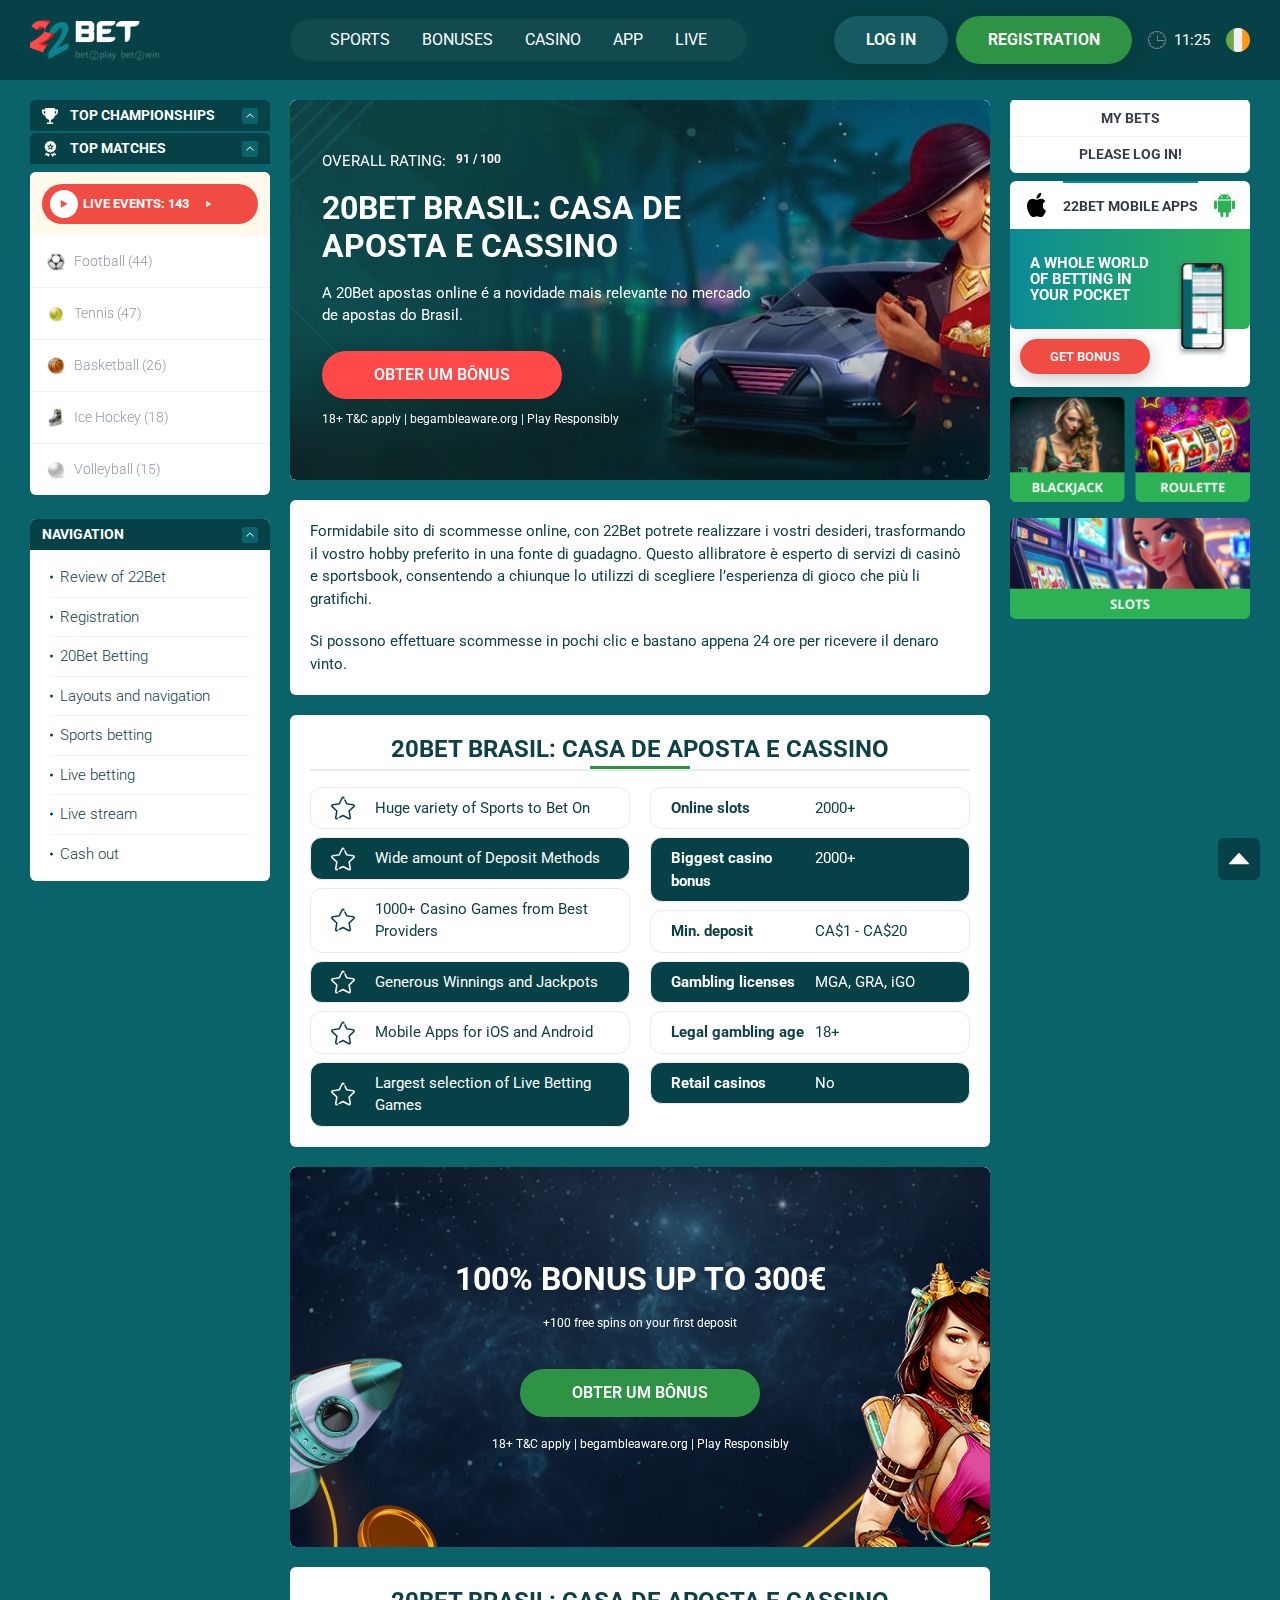
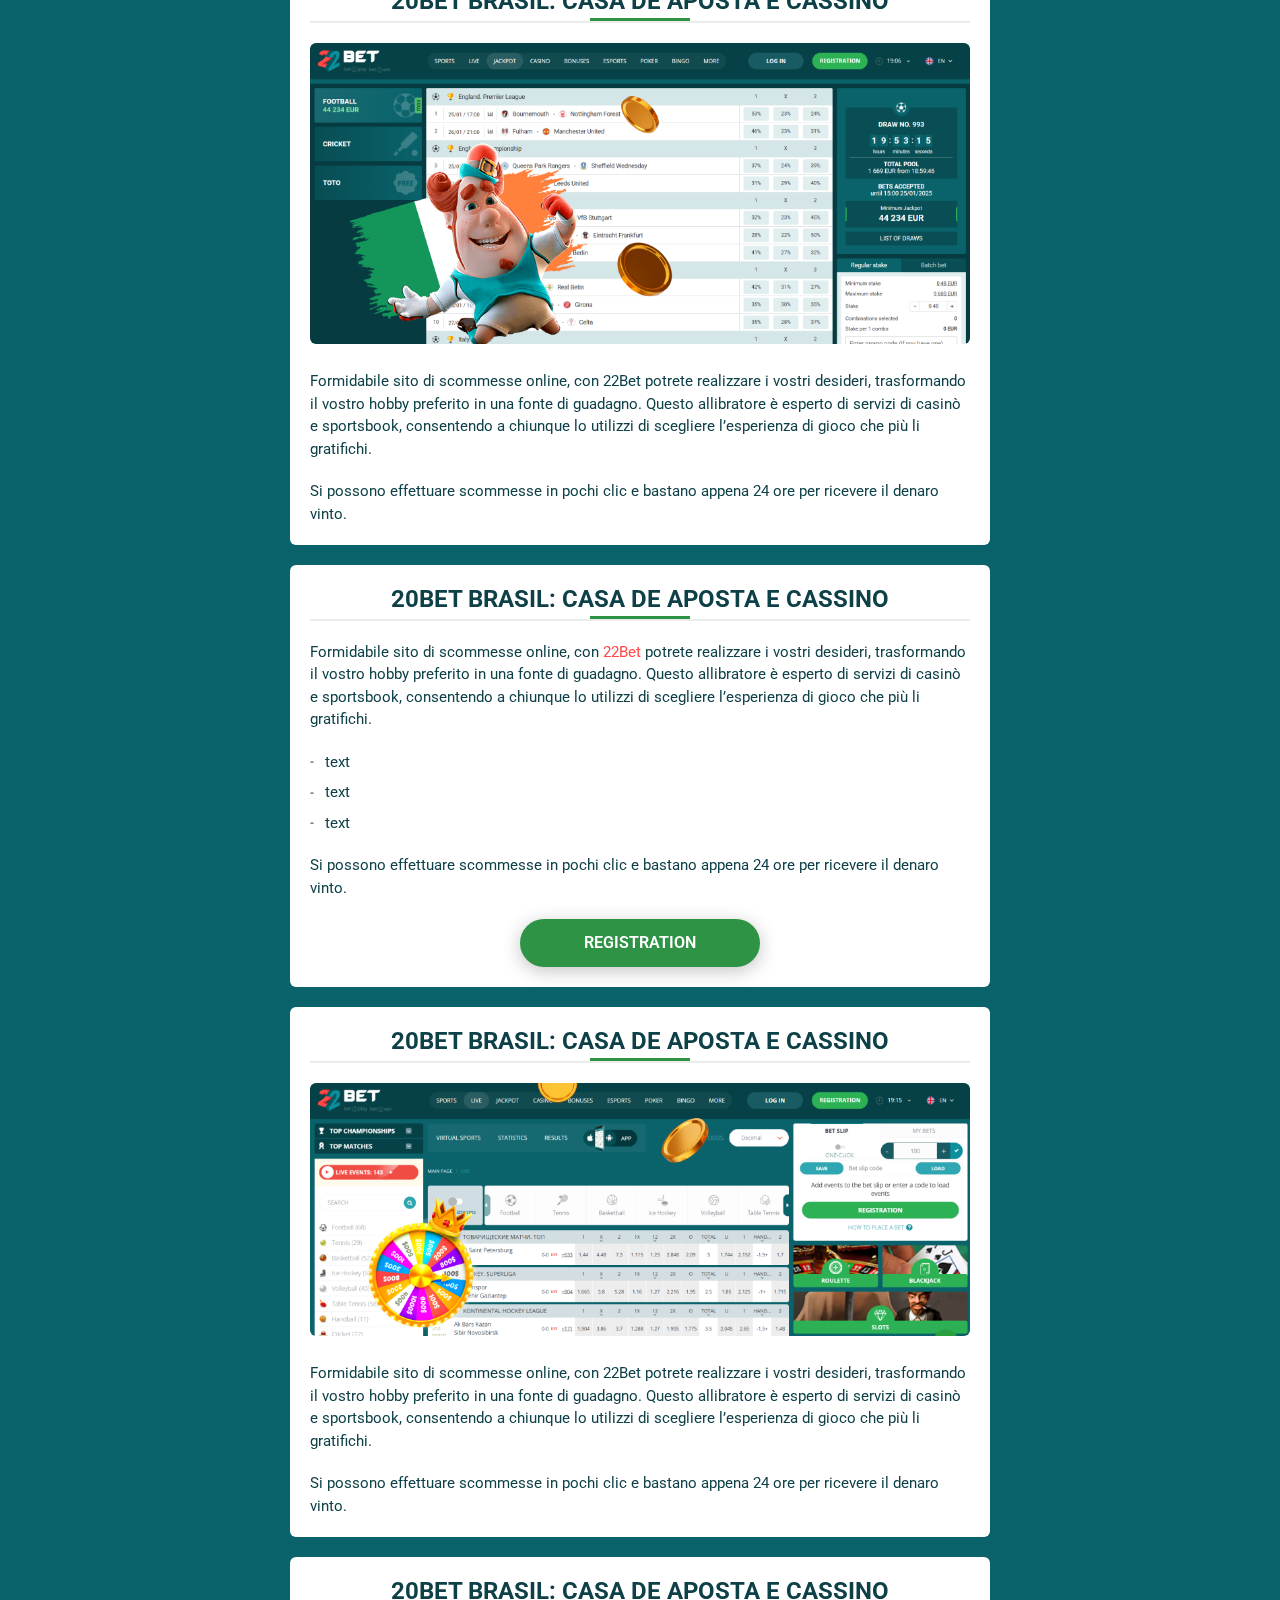
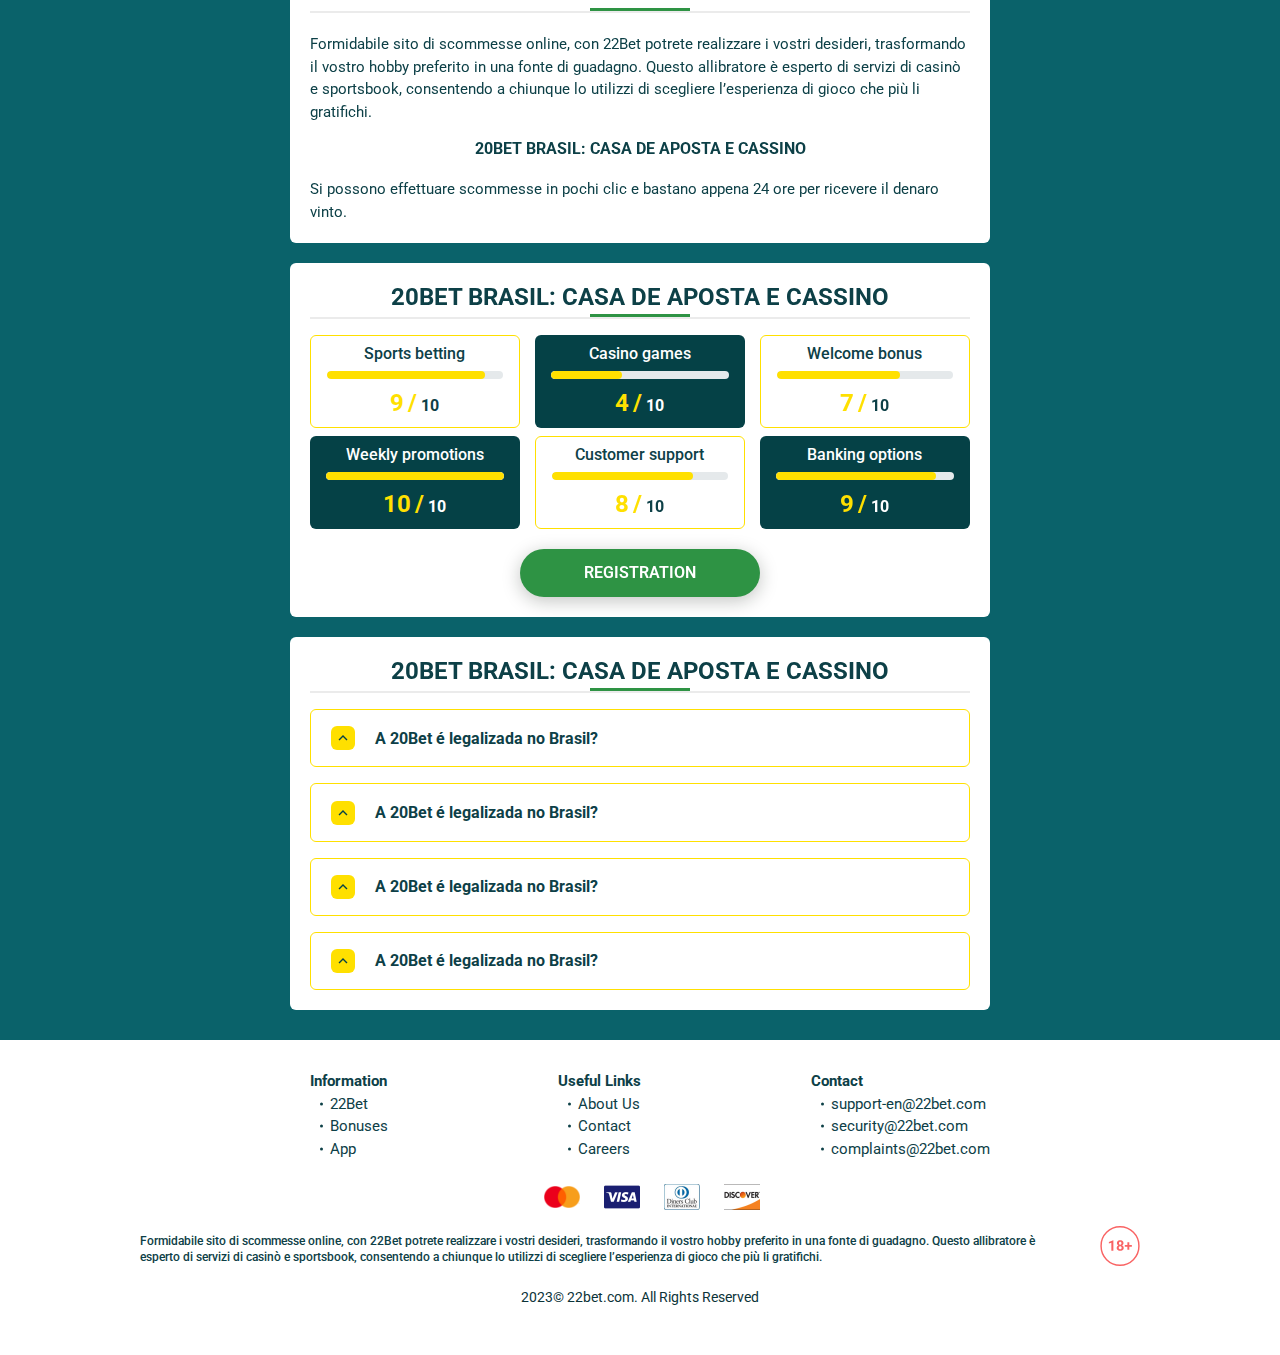
==== index.html @ 797ffb10 "новый" ====
<!DOCTYPE html>
<html lang="ie">
  <head>
    <meta charset="UTF-8" />
   
    <meta name="viewport" content="width=device-width, initial-scale=1.0" />
    <title>20Bet Brasil: casa de aposta e cassino</title>
    <meta name="description" content />
    <meta property="og:site_name" content />
    <meta property="og:title" content />
    <meta property="og:type" content="website" />
    <meta property="og:url" content />
    <meta property="og:image" content />
    <meta property="og:image:alt" content />
    <meta property="og:locale" content="ie" />
    <meta property="og:description" content />
    <link rel="preconnect" href="https://fonts.googleapis.com" />
    <link rel="preconnect" href="https://fonts.gstatic.com" crossorigin />
    <link
      href="https://fonts.googleapis.com/css2?family=Poppins&family=Roboto:wght@400;500;700&display=swap"
      rel="stylesheet"
    />
    <link rel="stylesheet" href="./css/reset.css" />
    <link rel="stylesheet" href="./css/main.css" />
    <link rel="stylesheet" href="./css/media.css"/>
    <link rel="icon" href="./images/Group.png" type="image/x-icon"/>
    <script
    src="https://code.jquery.com/jquery-3.6.1.min.js"
    integrity="sha256-o88AwQnZB+VDvE9tvIXrMQaPlFFSUTR+nldQm1LuPXQ="
    crossorigin="anonymous"
  ></script>
  </head>
  <body>
    <header class="header">
      <section class="content header__content">
        <a href="#" class="logo header__logo"
          ><img src="./images/logo.svg" alt="logo" title
        /></a>
        <button class="header__btn-menu" >
          <svg width="16px" height="16px" viewBox="0 0 16 16" xmlns="http://www.w3.org/2000/svg">
              <rect y="0" width="16" height="3" rx="1.5"></rect>
              <rect y="6.5" width="16" height="3" rx="1.5"></rect>
              <rect y="13" width="16" height="3" rx="1.5"></rect>
            </svg>
        </button>

          <nav class="menu header__menu">
            <ul class="header__menu-list">
                <li>
                    <a href="#">
                        Sports
                    </a>
                  </li>
              <li>
                <a href="#">
                 Bonuses
                </a>
              </li>
              <li>
                <a href="#">
                Casino
                </a>
              </li>
              <li>
                <a href="#">
                 App
                </a>
              </li>
              <li>
                <a href="#">
                    Live
                </a>
              </li>
             
            </ul>
            <div class="header__button header__button-menu " >
              <a href="#" class="button  button__login-menu">log in</a>
              <a href="#" class="button button__menu">registration</a>
            </div>
          </nav>
        
         
         
            <a href="#" class="button button__login">log in</a>
            <a href="#" class="button button__singup">registration</a>
            <div class="header__time">11:25</div>
            <a href="" class="header__flag">
                <span><img src="./images/flag.png" alt="flag" title /></span>
                
              </a>
      </section>
    </header>
     <main class="main home">
      <section class="main__wrap">
        <aside class="sidebar sidebar-left ">
            <div class="sidebar-left__champion">
                <div class="top-champion__links-desk menu__review-desk">TOP Championships</div>
            </div>
            <div class="sidebar-left__matches">
                <div class="top-matches__links-desk menu__review-desk">Top matches</div>
            </div>
                <div class="sidebar-left__quik">
                  <div class="menu__links-desk"><a href="#">
                    <img src="./images/sidebar/liveEvents-sidebar.svg" alt="" title="">Live events: 143</a>
                  </div>
                  <ul class="menu__links">
                    <li>
                      <a href="#"
                        ><img
                          src="./images/sidebar/football.svg"
                          alt="Football"
                          title
                        />Football (44)</a
                      >
                    </li>
                    <li>
                      <a href="#"
                        ><img
                          src="./images/sidebar/tennis.svg"
                          alt="Tennis"
                          title
                        />Tennis (47)</a
                      >
                    </li>
                    <li>
                      <a href="#"
                        ><img
                          src="./images/sidebar/basketball.svg"
                          alt="Basketball"
                          title
                        />Basketball (26)</a
                      >
                    </li>
                    <li>
                      <a href="#"
                        ><img
                          src="./images/sidebar/hockey.svg"
                          alt="Ice Hockey"
                          title
                        />Ice Hockey (18)</a
                      >
                    </li>
                    
                    <li>
                      <a href="#"
                        ><img
                          src="./images/sidebar/volleyball.svg"
                          alt="Volleyball"
                          title
                        />Volleyball (15)</a
                      >
                    </li>
                   
                  </ul>
                </div>
              
                <div class="sidebar-left__review">
                  <div class="menu__review-desk">Navigation</div>
                  <ul class="menu__review">
                    <li><a href="#">Review of 22Bet</a></li>
                    <li><a href="#">Registration</a></li>
                    <li><a href="#">20Bet Betting </a></li>
                    <li><a href="#">Layouts and navigation</a></li>
                    <li><a href="#">Sports betting</a></li>
                    <li><a href="#">Live betting</a></li>
                    <li><a href="#">Live stream</a></li>
                    <li><a href="#">Cash out</a></li>
                    
                  </ul>
                </div>
             
        </aside>
       <section class="content__wrapper ">

       
          <section class="content hero">
           
            <div class="background">
              <img src="./images/main/bg-main.png" alt="hero" title />
              
            </div>
            <div class="hero__wrapper">
              <div class="hero__data">
                <div class="hero__rating" itemscope itemtype="http://schema.org/Game">
                  <p>Overall Rating:</p>
                  <meta itemprop="name" content="https://22bet22.ie/">
                  <span itemprop="aggregateRating" itemscope itemtype="http://schema.org/AggregateRating">
                    <span itemprop="ratingValue">91</span>
                  <span>/</span> 
                  <span itemprop="bestRating">100</span>
                  <meta itemprop="reviewCount" content="100">
                  </span>
                </div>
                <h1 class="title general hero__title">
                  20Bet Brasil: casa de aposta e cassino
                </h1>
                <p>A 20Bet apostas online é a novidade mais relevante no mercado de apostas do Brasil.</p>
                <a href="#" class="button  hero__button">Obter um Bônus</a>
                <span>18+ T&C apply | begambleaware.org | Play Responsibly</span>
              </div>
             
            </div>
          </section>
          <section class="content menu-review__content">
              

            
                <div class="menu__review-desk menu__review-content">Navigation</div>
                <ul class="menu__review menu__review-list">
                    <li><a href="#">Review of 22Bet</a></li>
                    <li><a href="#">Registration</a></li>
                    <li><a href="#">20Bet Betting </a></li>
                    <li><a href="#">Layouts and navigation</a></li>
                    <li><a href="#">Sports betting</a></li>
                    <li><a href="#">Live betting</a></li>
                    <li><a href="#">Live stream</a></li>
                    <li><a href="#">Cash out</a></li>
                </ul>
             
          
          </section>
          <section class="content article">
            <p>
              Formidabile sito di scommesse online, con 22Bet potrete realizzare
              i vostri desideri, trasformando il vostro hobby preferito in una
              fonte di guadagno. Questo allibratore è esperto di servizi di
              casinò e sportsbook, consentendo a chiunque lo utilizzi di
              scegliere l’esperienza di gioco che più li gratifichi.
            </p>
            <p>
              Si possono effettuare scommesse in pochi clic e bastano appena 24
              ore per ricevere il denaro vinto.
            </p>
          </section>
          <section class="content features">
            <h2 class="title high features__title">20Bet Brasil: Casa de Aposta e Cassino</h2>
           <div class="features__wrap">
            <ul class="features__list">
                <li>Huge variety of Sports to Bet On</li>
                <li>Wide amount of Deposit Methods</li>
                <li>1000+ Casino Games from Best Providers</li>
                <li>Generous Winnings and Jackpots</li>
                <li>Mobile Apps for iOS and Android</li>
                <li>Largest selection of Live Betting Games</li>
           </ul>
              <table class="features__table">
               <tbody class="features__group">
                 
                   <tr>
                   <td>Online slots</td>
                   <td>2000+</td>
                  </tr>
                  <tr>
                   <td>Biggest casino bonus</td>
                   <td>2000+</td>
                  </tr>
                  <tr>
                   <td>Min. deposit</td>
                   <td>CA$1 - CA$20</td>
                  </tr>
                     <tr>
                     <td>Gambling licenses</td>
                     <td>MGA, GRA, iGO</td>
                   </tr>
                   <tr>
                     <td>Legal gambling age</td>
                     <td>18+</td>
                   </tr>
                   <tr>
                     <td>Retail casinos</td>
                     <td>No</td>
                   </tr>
                
               </tbody>
             </table>
            
           </div>
           </section>  
          <section class="content banner">
           
            <div class="background banner__backgroud">
              <img
                src="./images/main/banner-main.png"
                alt="banner"
                title
              />
             
            </div>
            <div class="banner__info">
              <h2 class="title high banner__title">
                100% BONUS UP TO 300€
                <span>+100 free spins on your first deposit</span>
              </h2>
              <a href="#" class="button banner__button">Obter um Bônus</a>
              <span>18+ T&C apply | begambleaware.org | Play Responsibly</span>
            </div>
          </section>
          <section class="content article">
            <h2 class="title high article__title">20Bet Brasil: Casa de Aposta e Cassino</h2>
            <div class="images">
                <img src="./images/main/image1-main.png" alt="banner" title />
              </div>
            <p>
              Formidabile sito di scommesse online, con 22Bet potrete realizzare
              i vostri desideri, trasformando il vostro hobby preferito in una
              fonte di guadagno. Questo allibratore è esperto di servizi di
              casinò e sportsbook, consentendo a chiunque lo utilizzi di
              scegliere l’esperienza di gioco che più li gratifichi.
            </p>
            <p>
              Si possono effettuare scommesse in pochi clic e bastano appena 24
              ore per ricevere il denaro vinto.
            </p>
           
          </section>
          <section class="content article">
            <h2 class="title high article__title">20Bet Brasil: Casa de Aposta e Cassino</h2>
            <p>
              Formidabile sito di scommesse online, con <a class="article__links" href="#">22Bet</a> potrete realizzare
              i vostri desideri, trasformando il vostro hobby preferito in una
              fonte di guadagno. Questo allibratore è esperto di servizi di
              casinò e sportsbook, consentendo a chiunque lo utilizzi di
              scegliere l’esperienza di gioco che più li gratifichi.
            </p>
            <ul>
              <li>text</li>
              <li>text</li>
              <li>text</li>
            </ul>
            <p>
              Si possono effettuare scommesse in pochi clic e bastano appena 24
              ore per ricevere il denaro vinto.
            </p>
            <a href="#" class="button article__button">registration</a>
          </section>
          <section class="content article">
            <h2 class="title high article__title">20Bet Brasil: Casa de Aposta e Cassino</h2>
            <div class="images">
                <img src="./images/main/image2-main.png" alt="banner" title/>
              </div>
            <p>
              Formidabile sito di scommesse online, con 22Bet potrete realizzare
              i vostri desideri, trasformando il vostro hobby preferito in una
              fonte di guadagno. Questo allibratore è esperto di servizi di
              casinò e sportsbook, consentendo a chiunque lo utilizzi di
              scegliere l’esperienza di gioco che più li gratifichi.
            </p>
            <p>
              Si possono effettuare scommesse in pochi clic e bastano appena 24
              ore per ricevere il denaro vinto.
            </p>
            
          </section>
          <section class="content article">
            <h2 class="title high article__title">20Bet Brasil: Casa de Aposta e Cassino</h2>
            <p>
              Formidabile sito di scommesse online, con 22Bet potrete realizzare
              i vostri desideri, trasformando il vostro hobby preferito in una
              fonte di guadagno. Questo allibratore è esperto di servizi di
              casinò e sportsbook, consentendo a chiunque lo utilizzi di
              scegliere l’esperienza di gioco che più li gratifichi.
            </p>

            <h3>20Bet Brasil: Casa de Aposta e Cassino</h3>

            <p>
              Si possono effettuare scommesse in pochi clic e bastano appena 24
              ore per ricevere il denaro vinto.
            </p>
            
          </section>
          <section class="content ratings ">
            <h2 class="ratings__title title high">
              20Bet Brasil: Casa de Aposta e Cassino
            </h2>
            
            <ul class="ratings__list">
              <li>
                <div  class="ratings__info">
                  <p>Sports betting</p>
                  <div class="ratings__img">
                    <span style="width: 90%" ></span>
                  </div>
                  <span class="ratings__data">
                    <span>9</span>
                    <span>/</span>
                    <span>10</span>
                  </span>
                </div>
                
                

              </li>
              <li>
                <div class="ratings__info">
                  <p>Casino games</p>
                  <div class="ratings__img">
                    <span style="width: 40%" ></span>
                  </div>
                  <span class="ratings__data">
                    <span>4</span>
                    <span>/</span>
                    <span>10</span>
                  </span>
                </div>
                
               
              </li>
              <li>
                <div class="ratings__info">
                  <p>Welcome bonus</p>
                  <div class="ratings__img">
                    <span style="width: 70%" ></span>
                  </div>
                  <span class="ratings__data">
                    <span>7</span>
                    <span>/</span>
                    <span>10</span>
                  </span>
                </div>
             
              </li>
              <li>
                <div class="ratings__info">
                  <p>Weekly promotions</p>
                  <div class="ratings__img">
                    <span style="width: 100%" ></span>
                  </div>
                  <span class="ratings__data">
                    <span>10</span>
                    <span>/</span>
                    <span>10</span>
                  </span>
                </div> 
               
              </li>
              <li>
                <div class="ratings__info">
                  <p>Customer support</p>
                  <div class="ratings__img">
                    <span style="width: 80%" ></span>
                    
                  </div>
                  <span class="ratings__data">
                    <span>8</span>
                    <span>/</span>
                    <span>10</span>
                  </span>
                </div>
              
            </li>
              <li>
                <div class="ratings__info">
                  <p>Banking options</p>
                  <div class="ratings__img">
                    <span style="width: 90%" ></span>
                  </div>
                  <span class="ratings__data">
                    <span>9</span>
                    <span>/</span>
                    <span>10</span>
                  </span>
                </div>
                
              </li>
            </ul>
         
            <a href="#" class="button ratings__button">registration</a>
          </section>
          <section class="content faq">
            <h2 class="title high faq__title">20Bet Brasil: Casa de Aposta e Cassino</h2>
            <ul class="faq__list " itemscope itemtype="https://schema.org/FAQPage">
              <li class="faq__item"  itemscope itemprop="mainEntity" itemtype="https://schema.org/Question">
                <h3 class="title medium faq__subtitle js-button-expander"  itemprop="name">A 20Bet é legalizada no Brasil?
                 </h3>
                <div  class="faq__answer js-expand-content" itemscope  itemprop="acceptedAnswer" itemtype="https://schema.org/Answer">
                  <p  itemprop="text">
                    Sim, a casa de apostas tem licença emitida por Curaçao, que é reconhecida no Brasil e a permite atuar por aqui.
                  </p>
                </div>
              </li>
              <li class="faq__item"  itemscope itemprop="mainEntity" itemtype="https://schema.org/Question">
                <h3 class="title medium faq__subtitle js-button-expander"  itemprop="name">A 20Bet é legalizada no Brasil?</h3>
                <div class="faq__answer js-expand-content" itemscope  itemprop="acceptedAnswer" itemtype="https://schema.org/Answer">
                  <p  itemprop="text">
                    Sim, a casa de apostas tem licença emitida por Curaçao, que é reconhecida no Brasil e a permite atuar por aqui.
                  </p>
                </div>
              </li> 
              <li class="faq__item"  itemscope itemprop="mainEntity" itemtype="https://schema.org/Question">
                <h3 class="title medium faq__subtitle js-button-expander"  itemprop="name">A 20Bet é legalizada no Brasil?</h3>
                <div class="faq__answer js-expand-content" itemscope  itemprop="acceptedAnswer" itemtype="https://schema.org/Answer">
                  <p  itemprop="text">
                    Sim, a casa de apostas tem licença emitida por Curaçao, que é reconhecida no Brasil e a permite atuar por aqui.
                  </p>
                </div>
              </li> 
              <li class="faq__item"  itemscope itemprop="mainEntity" itemtype="https://schema.org/Question">
                <h3 class="title medium faq__subtitle js-button-expander"  itemprop="name">A 20Bet é legalizada no Brasil?</h3>
                <div class="faq__answer js-expand-content" itemscope  itemprop="acceptedAnswer" itemtype="https://schema.org/Answer">
                  <p  itemprop="text">
                    Sim, a casa de apostas tem licença emitida por Curaçao, que é reconhecida no Brasil e a permite atuar por aqui.
                  </p>
                </div>
              </li> 
            </ul>
          </section>
          
        </section> 
        <aside class="sidebar sidebar-right ">
            <div class="sidebar__links">
                <p>My Bets</p>
                <a href="#">Please Log in!</a>
            </div>
            
         
            <div class="sidebar__info">
                <img src="./images/sidebar/apple-right-sidebar.svg" alt="apple" title>
                <div class="sidebar__subtitle">22bet mobile apps</div>
                <img src="./images/sidebar/android-right-sidebar.svg" alt="android" title>
              </div>
             <div class="sidebar__wrap">
              <div class="sidebar__deskription">
                <p>A whole world of betting in your pocket</p>
                <img src="./images/sidebar/phone-right-sidebar.svg" alt="iphone">
             </div>
             <a href="#" class="button sidebar__button">get bonus</a>
             </div>
             <div class="sidebar__cards">
                <a href="#"><img src="./images/sidebar/blackjack.png" width="115" alt="blackjack" title></a>
              <a href="#"><img src="./images/sidebar/roulette.png" width="115" alt="roulette" title></a>
             
             <a href="#"><img src="./images/sidebar/slots.png" width="240" alt="slots" title></a>
             </div>
        </aside> 
        <div class=""  onclick="scrollToTop()">
          <button class="main__arrow" id="scrollToTopBtn"></button>
        </div> 
        
      </section>
    </main> 
     <footer class=" footer ">
      <section class="content footer__content">
        <ul class="footer__menu">
          <li>
            <div>Information</div>
            <ul class="footer__info">
              <li><a href="#">22Bet</a></li>
              <li><a href="#">Bonuses</a></li>
              <li><a href="#">App</a></li>
            </ul>
          </li>
          <li>
            <div>Useful Links</div>
            <ul class="footer__info">
              <li><a href="#">About Us</a></li>
              <li><a href="#">Contact</a></li>
              <li><a href="#">Careers</a></li>
            </ul>
          </li>
          <li>
            <div>Contact</div>
            <ul class="footer__info">
              <li><a href="mailto:support-en@22bet.com">support-en@22bet.com</a></li>
              <li><a href="mailto:security@22bet.com">security@22bet.com</a></li>
              <li><a href="mailto:complaints@22bet.com">complaints@22bet.com</a></li>
            </ul>
          </li>
        </ul>
       
          <ul class="footer__cards-list">
            <li>
                <a href="#"
                  ><img
                    src="./images/mastercard.png"
                    alt="mastercard"
                    title
                /></a>
              </li>
            <li>
              <a href="#"
                ><img src="./images/visa.png" alt="cardvisa" title
              /></a>
            </li>
            <li>
                <a href="#"
                  ><img src="./images/diners.png" alt="diners" title
                /></a>
              </li>
              <li>
                <a href="#"
                  ><img src="./images/discover.png" alt="discover" title
                /></a>
              </li>
            
          </ul>
       
        <div class="footer__wrapp">
          <div class="footer__text">
            <p>
                Formidabile sito di scommesse online, con 22Bet potrete realizzare i vostri desideri, trasformando il vostro hobby preferito in una fonte di guadagno. Questo allibratore è esperto di servizi di casinò e sportsbook, consentendo a chiunque lo utilizzi di scegliere l’esperienza di gioco che più li gratifichi.
            </p>
            
           
          </div>
          <div class="footer__age">
            <img src="./images/age.svg" alt="age" title />
          </div>
        </div>
        <p class="footer__copy">2023&copy; 22bet.com. All Rights Reserved</p>
      </section>
    </footer>
    <script src="./js/arrowUp.js" defer></script>
    <script src="./js/sidebar.js" defer></script>
    <script src="./js/expander.js" defer></script>
    <script src="./js/mobile-menu.js" defer></script>
  </body>
</html>
---- css/main.css ----
html{
    -webkit-text-size-adjust: 100%;
    scroll-behavior: smooth;
  }
  
  body {
      display: block;
      position: relative;
      width: 100%;
      background: #0A626A;
      font-family: "Roboto", sans-serif;
      font-size: 15px;
      font-weight: 400;
      line-height: 22.5px;
      text-align: left;
      color: #0D4047;
    }
  
    
    .content {
      display: block;
      position: relative;
      width: 100%;
      max-width: 1020px;
      overflow: hidden;
      border-radius: 6px;
      background: #ffffff;
      padding: 20px;
      margin: 0 auto 20px auto;
    }
    
    h1,
    h2,
    h3,
    h4,
    .title {
      display: block;
      position: relative;
      font-size: 32px;
      font-weight: 700;
      line-height: 38.4px;
      text-align: center;
      color: #ffffff;
    }
    
    h1,
    .title.general {
      text-transform: uppercase;
    }
    
    h2,
    .title.high {
      display: flex;
      align-items: center;
      justify-content: center;
      font-size: 24px;
      line-height: 28.8px;
      color: #0D4047;
      text-transform: uppercase;
      border-bottom: 2px solid #EBEBEB ;
      padding-bottom: 5px;
    }

    h2::after{
        content:'';
        display: block;
        position: absolute;
        bottom:0;
        left: 50%;
        transform: translateX(-50px);

        width: 100px;
        height: 3px;
        background: #2E9344;


    }
    
    h3,
    title.medium {
      font-size: 16px;
      line-height: 19.2px;
      text-align: left;
      color: #0D4047;
    }
    
    article > *,
    .article > *,
    .desk > * {
      margin-top: 20px;
    }
    
    article > *:first-child,
    .article > *:first-child,
    .desk > *:first-child {
      margin-top: 0 !important;
    }
    
    article > h2,
    .article > h2,
    .desk > h2 {
      margin-top: 32px;
    }
    
    article > h3,
    .article > h3,
    .desk > h3 {
      margin-top: 16px;
    }
    
    .button {
      
      position: relative;
    
      min-width: 176px;
      height: 48px;
      border-radius: 60px;
      background: #2E9344;
      overflow: hidden;
      font-size: 16px;
      font-weight: 600;
      line-height: 20.48px;
      text-align: center;
      text-decoration: none;
      text-transform: uppercase;
      color: #ffffff;
      white-space: nowrap;
      cursor: pointer;
      box-shadow: 0px 4px 18px 0px #0E181140;

      padding: 14px 32px;
      margin: 0 auto;
    
      transition: all 0.5s;
    }
    
    .button:hover {
      background: #185A61;
    }
    
    
    .header,
    .main ,.footer {
      display: flex;
      position: relative;
      justify-content: space-between;
      align-items: center;
     
      max-width: 1600px;
      max-width: 100%;
      
      margin: 0 auto;
    }
    
    .background{
      display: block;
      position: absolute;
      bottom: 0;left: 0;
      height: 100%;
      width: 100%;
      overflow: hidden;
    }
    
    .background img{
      position: relative;
      width: 100%;height: 100%;object-fit: cover;
      border-radius: 6px;
    }
    
    .images img{
      border-radius: 6px;
      width: 100%;
      height: 100%;
      overflow: hidden;
    }
    
    /* -------------------HEADER---------------- */
    .header {
      position: fixed;
      top: 0;
      left: 0;
      right: 0;
      width: 100%;
      z-index: 100;
      background: #054146;
      
    }
    
    .header__content {
      position: relative;
      display: flex;
      flex-direction: row;
      align-items: center;
      justify-content: space-between;
      max-width: 1600px;
      max-height: 80px;
      border-radius: 0;
      background: #054146;
      padding: 16px 30px;
      margin: 0 auto;
    }
    
    .logo {
      display: block;
      position: relative;
      max-width: 129px;
      margin-right: 131px;
    }
    
    .logo img {
      display: block;
      position: relative;
      width: auto;
      max-height: 48px;
    }
    
    .logo:hover{
      transform: scale(1.1);
    }
    .header__menu {
      display: flex;
      white-space: nowrap;
      
    }
    
    
    
    .header__menu-list {
      display: flex;
      justify-content: center;
      align-items: center;
      white-space: nowrap;
      flex: 1 1 auto;
      gap: 8px;
      background: #124B4F;
      border-radius: 60px;
      padding: 0 28px;


    }
    .header__menu-list li {
      display: block;
      padding: 10px 12px;
    }
    
    .header__menu-list li a {
      display: inline-flex;
      position: relative;
      align-items: center;
      font-weight: 400;
      font-size: 16px;
      line-height: 20.48px;
      text-transform: uppercase;
      color:#FFFFFF;
      transition: all 0.5s;
     
    }
    
    .header__menu-list a:hover {
      color: #2E9344;
      
    }
    
    .menu a{
      display: none;
    }
    
  
    span {
      display: inline-block;
    }
    
    .header__menu-list a img,
    .header__flag img {
      width: 24px;
      height: 24px;
      vertical-align: middle;
    }
    
    .header__menu-list a span:last-child {
      margin-left: 16px;
    }
    
    .header__flag span:first-child {
      flex: 0 1 24px;
      
    }

    
    .header__flag {
      margin-left: 16px;
      
    }

    .button__login{
        margin-left: auto;
    }

    .button__login{
        min-width: 114px;
        background: #185A61;
        box-shadow: 0px 4px 18px 0px #0E181140;
        margin: 0 8px 0 auto;
    }
    
 .button__singup{
    margin: 0;
 }
    .header__time{
        color:#FFFFFF;
        position: relative;
        padding-left: 26px;
        margin-left: 16px;
    }

    .header__time::before{
        content:'';
        display: block;
        position: absolute;
        width: 18px;
        height: 18px;
        top:50%;
        transform: translateY(-50%);
        left: 0;
        background: url(../images/clock.svg) no-repeat center center /contain;
    }
    .button__login:hover {
      background: #2E9344;
    }
    
    .header__btn-menu{
      display: block;
      flex: 0 1 auto;
      min-width: 0;
      border:1px solid #2E9344; 
      border-radius: 10px;
      background:#0A626A;
      padding: 12px;
      margin-left: 12px;
      order: 3;
      display: none;
      
    }
    
    
    svg {
      position: relative;
      fill: #2E9344;
      line-height: 1;
      vertical-align: 1;
    }
    
     
    
     
    
    
    /* ------------------ MAIN------------- */
    .main.home{
      display: flex;
      margin-bottom: 70px;
    }
    
    .main__wrap {
      display: flex;
      position: relative;
      flex: 1 1 100%;
      justify-content: center;
      align-items: stretch;
      max-width: 1600px;
      padding: 20px 30px;
      margin: 0 auto;
    }
    
    
    
    /*--------------------MAIN__SIDEBAR-------------- */
    
    
    .sidebar {
      position: relative;
      align-self: stretch;
     
      flex: 0 0 240px;
      
    }
    
    .sidebar {
      
      align-self: stretch;
      position: sticky;
      flex: 0 0 240px;
      top: 100px;
      bottom: 20px;
      height: calc(100vh - 110px);
      overflow: auto;
    
    }
  
    .sidebar::-webkit-scrollbar {
      display: none;
    }
    
    .sidebar-left__quik,
    .sidebar-left__review{
      overflow: hidden;
      border-radius: 6px;
      background: #Ffffff;
      
  
    }
    
    .sidebar-left__quik{
      margin-bottom: 24px;
      
    }
    
    
    .menu__review-desk {
        position: relative;
      background: #054146;
      font-weight: 700;
      font-size: 14px;
      line-height: 19.07px;
      text-transform: uppercase;
      color: #ffffff;
      
      padding: 6px 12px;
    }

    .top-champion__links-desk,.top-matches__links-desk{
        position: relative;
        border-top-right-radius: 6px;
        border-top-left-radius: 6px;
        padding-left: 40px;
    }
    .top-champion__links-desk{
        margin-bottom: 2px;
    }

    .top-champion__links-desk::before,.top-matches__links-desk::before{
        content:'';
        display: block;
        position: absolute;
        left: 12px;
      top:50%;
      transform: translateY(-50%);
      width: 16px;
      height: 16px;
      background: url(../images/sidebar/champion.svg) center center / contain;
      transition:  all 0.5s;


    }

    .top-matches__links-desk::before{
        background: url(../images/sidebar/matches.svg) center center / contain;
    }
    .top-matches__links-desk{
        margin-bottom: 8px;
    }
  
    /* .menu__links{
      padding: 8px 0 16px 0;
  
    } */
    .menu__links li,
    .menu__review li {
      position: relative;
      padding: 8px 16px;
      
  
    }
    .menu__links li:not(:last-child),
    .menu__review li:not(:last-child){
        border-bottom: 1px solid #F1F3F5;
    } 


    .menu__review li{
      padding: 8px 0;
      
      
      
    }
    
    .menu__links li a{
        font-size: 14px;font-weight: 300;
      color: #9299A2;
      line-height: 35px;
      
    }

    .menu__review li a{
        position: relative;
        color: #0D4047;
        font-weight: 300;
        font-size: 15px;
        line-height: 22.5px;
        padding-left: 10px;
    }

    .menu__review li a::before{
        content: "";
        display: block;
        position: absolute;
        top:50%;
        transform: translateY(-50%);
        left:0;
        border-radius: 50%;
        width: 3px;height: 3px;
        background: #0D4047;
    }
    
    .menu__links li a img {
      vertical-align: middle;
      margin-right: 8px;
    }
    
    .sidebar__review {
      margin-top: 20px;
      
    }
    
    .menu__review-content::after,.menu__review-desk::after {
      content: "";
      position: absolute;
      right: 12px;
      top:50%;
      transform: translateY(-50%);
      width: 16px;
      height: 16px;
      background: url(../images/sidebar/arrowUp-sidebar.svg) center center / contain;
      transition:  all 0.5s;
    }
    
    
    .menu__review-content.active::after {
       transition:  all 0.5s;
       background: url(../images/sidebar/arrowDown-sidebar.svg) center center / contain;
    }
    
    .menu-review__content{
      display: none;
      padding: 0;
      margin-bottom: 20px;
      /* display: block; */
      
    }
  
    .menu__review-content{
      position: relative;
      padding: 20px;
      border-radius: 6px;
      
    }

    .menu__links-desk{
        background: #FFFAEB;
        padding: 12px;


    }
    .menu__links-desk a{
        position: relative;
        display: flex;
        align-items: center;
        background: #F04C44;
        color:#ffffff;
        font-size: 13px;
        font-weight: 700;
        line-height: 34px;
        padding: 3px;
        text-transform: uppercase;
        border-radius: 60px;
        
    }

    .menu__links-desk a:hover{
        transform: scale(1.1);
    }

    .menu__links-desk a::after{
        content:'';
        display: block;position: absolute;
        top:50%;
        transform: translateY(-50%);
        right:30px;
        width: 38px;
        height: 7px;
        background: url(../images/sidebar/live-events-sidebar.svg);

    }
  
    .menu__review-content.active{
      border-bottom-left-radius: 0;
      border-bottom-right-radius: 0;
    }
  
    .menu__review{
      padding: 8px 20px   ;
    }
    
    .menu__review li a {
     
      position: relative;
      white-space: nowrap;
    }
  
    .menu__review li:hover a{
      color: #2E9344;
     
      font-weight: 700;
    }
  
    /* .menu__review li:hover{
      border-bottom: 1px solid #FF6B00;
      font-weight: 700;
    } */
    
     
    .menu__review.active{
      display: block;
      background: #ffffff;
      border-radius: 20px;
    }
    .menu__review-list{
      padding: 0;
    }
    .menu__review-list li{
      padding: 8px 16px;
    }
    .content__wrapper {
      margin: 0 10px;
    
      flex: 0 1 calc(100% - 240px * 2 - 10px * 2);
    }

    .sidebar__info {
        display: flex;
        justify-content: center;
        border-top-left-radius: 6px;
        border-top-right-radius: 6px;
        background: #ffffff;
        gap: 14px;
      }
      .sidebar__subtitle {
        font-size: 14px;
        font-weight: 700;
        line-height: 16.41px;
        text-transform: uppercase;
        color: #323946;
        border-top: 2px solid #0c8f9b;
        padding: 14.5px 0;
      }
      
      .sidebar__deskription {
        position: relative;
        height: 100px;
        border-bottom-left-radius: 6px;
        border-bottom-right-radius: 6px;
        background: linear-gradient(90deg, #0c8b97 0%, #2db155 100%);
      }
      
       .sidebar__deskription p {
        max-width: 153px;
        font-weight: 700;
        line-height: 16.41px;
        text-align: left;
        text-transform: uppercase;
        color: #ffffff;
      
        padding: 26px 0 0 20px;
      }
      
      .sidebar__deskription img {
        position: absolute;
        top: 30%;
        right: 20px;
        width: 55px;
        height: 110px;
      } 

      .sidebar__links{
        background: #ffffff;
        border: 1px solid #F1F3F5;
        border-radius: 6px;
        margin-bottom: 8px;
        box-shadow: 0px -1px 0px 0px #F1F3F5;

      }

      .sidebar__links p, .sidebar__links a{
        display: block;
        font-size: 14px;
        font-weight: 700;
        line-height: 19.07px;
        text-align: center;
        color:#343C4A;
        text-transform: uppercase;
        padding: 8px;
       

      }

      .sidebar__links p{
        border-bottom: 1px solid #F1F3F5;
       

      }

      .sidebar__wrap {
        max-height: 158px;
        border-bottom-left-radius: 6px;
        border-bottom-right-radius: 6px;
        background: #ffffff;
        margin-bottom: 10px;
      }
      
      .sidebar__button {
        display: inline-block;
        min-width: 130px;
        height: 35px;
        font-size: 13px;
        line-height: 15.23px;
        background: #F04C44;

        padding: 10px 15px;
        margin: 10px 0 13px 10px;
      }
      
      .sidebar__cards {
        display: flex;
        flex-direction: row;
        flex-wrap: wrap;
        gap: 10px;
      }
      
      
    
    /* -----------hero ----------- */
    .content__wrapper{
      position: relative;
        top: 80px;
        
      margin-left: 20px;
      margin-right: 20px;  
    
    }
    
    .hero{
      padding: 0;
      height: 380px;
      display: flex
  ;
      align-items: center;
      padding: 24px 24px 24px 0;
  }
    
    .hero__wrapper {
     
      display: flex;
      align-items: center;
      height: 242px;
    }
    
  
    .hero__data{
    display: block;
      position: relative;
        max-width: 500px;
       
      /* padding: 70px 0 70px 20px ; 
      padding: 59px 20px; */
      padding: 32px; 
    }
    
    .hero__title{
      margin-bottom: 16px;
      text-align: start;
      
    }
  
    .hero__data p{
      color:#ffffff;
      /* font-weight: 400; */
      
    }
    
    /* .hero__title > *:first-child {
      color: #ffffff;}
    .hero__title > *:last-child {
        color: #E7FE55;} */
    
    .hero__rating {
      display: flex;
      font-weight: 700;
      text-transform: uppercase;
      color:#ffffff;
      margin-bottom: 16px;
    }
    
    .hero__rating p{
     margin-right: 10px;
     font-weight: 400;
    }
    .hero__button{
      display: inline-block;
      width: 240px;
      background: #FF4949;
      box-shadow: 0px 4px 18px 0px #0E181140;
      margin-top: 24px;
      margin-bottom: 2px;
      
      
    }

    .hero__data span{
        font-size: 12px;line-height: 18px;
        color:#FFFFFF;
    }
    
    
    
    
 /* --------------------features----------- */
  
 .features__wrap {
    display: flex;
    gap:20px;
  }
  .features__list,
  .features__table {
    width: calc(50% - 10px);
  }
  
  .features__title{
    margin-bottom: 16px;

  }
  
  .features__list li {
    position: relative;
    
    padding: 9px 20px 9px 64px;
  }
  
  .features__list li + li,
  .features__table tr + tr {
    margin-top: 8px;
  }

  .features__table tr,.features__list li{
  
    border:1px solid #EBEBEB;
    border-radius: 12px;
  }
  
  .features__table tr:nth-child(even),.features__list li:nth-child(even){
    background: #054146;
    color:#ffffff;

  }

  
  .features__table tr {
    font-weight: 700;
    display: flex;
    padding: 9px 20px;
  }
  
  .features__table tr td:last-child{
    font-weight: 400;
    padding-left: 5px;
  }

  .features__table td {
    width: 50%;
  }
  
  .features__list li:nth-child(even)::before,.features__list li:nth-child(odd)::before  {
    content: "";
    display: block;
    position: absolute;
    width: 24px;
    height: 24px;
    left: 20px;
    top: 50%;
    transform: translateY(-50%);
    background: url(../images/main/features-icon-white.svg) no-repeat center center / contain;
  }

  .features__list li:nth-child(odd)::before {
    background: url(../images/main/features-icon-green.svg) no-repeat center center / contain;
  }
    /* -------------banner---------------- */
    
    .banner{
      display: flex;
      align-items: center;
      justify-content: center;
      overflow: hidden;
      height: 380px;
      padding: 20px;
    }
    
    .banner__info{
      display: block;
        position: relative;
        /* width: 50%; */
        width: 500px;
        text-align: center;
       
        padding: 32px ;
        z-index: 3;
        
    }    
    
    .banner__info .banner__title{
      
      flex-direction: column;
      line-height: 38.4px;
      font-size: 32px;
      color: #ffffff;
      align-items: center;
      text-align: center;
      text-transform: none;
      margin-bottom: 32px;
      border:none;
    
    }

    .banner__info .banner__title::after{
        display: none;
    }
  
    .banner__title span{
    font-size: 15px;
   font-weight: 400;
    line-height: 17.58px;
    margin-top: 16px;
   
  
    }
    
    .banner__button,.article__button{
      display: inline-block;
      margin-right: 0;
      width: 240px;
      background: #2E9344;
      box-shadow: 0px 4px 18px 0px #0E181140;
      z-index: 3;
      margin-bottom: 8px;
    }
  
    .banner__button:hover{
      border:1px solid #ffffff;
      transform: scale(1.1);
    }

    .banner__info span{
        font-size: 12px;
        font-weight: 400;
        line-height: 18px;
        color:#ffffff;
    }
    .background .banner__img{
    top: 0;
    left: 0;
    position: absolute;
    z-index: 2;
  }
  
  
    
        /* ----------------review------------- */
    
      
        .article {
          display: flex;
          flex-direction: column;
        }
        .article ul li{
          position: relative;
          padding-left: 15px;
          
        }
    
        .article ul li + li{
          margin-top: 8px;
        }
    
        .article ul li::before{
          content:'';
          position: absolute;
          left: 0;
          top:50%;
          transform: translateY(-50%);
          width: 4px;height: 1px;
          border-radius: 50%;
          background: #282B30;
        }
    
    
        .article__button{
          margin: 20px auto 0 auto;
        }
  
        .article h3{
          text-align: center;
          text-transform: uppercase;
        }

        .article__links{
            color:#FF4949; 
        }
    
        /* ------------sidebar-right----------- */
    
        .menu__casino{
          display: flex;
          flex-wrap: wrap;
          gap:8px;
          align-items: center;
          padding: 8px;
        }
    
        .menu__casino li a{
          border-radius: 10px;
          overflow: hidden;
        }
  
        .menu__casino li a img{
          display: block;
          border-radius: 12px;
        }
    
    
        .main__sidebar-right{
          margin-bottom: 0;
        }
      /* --------------rating------------------- */
      .ratings__list {
        margin-top: 16px;
        display: flex;
        justify-content: space-between;
        flex-wrap: wrap;
        gap: 8px;
        margin-bottom: 20px;
        width: 100%;
      }
      
      .ratings__list li {
        position: relative;
        display: flex;
        justify-content: center;
        flex-direction: column;
        
        width: calc(33.333% - 10px);
        
        background: #FFFFFF;
       
        border-radius: 6px;
        border:1px solid #FFE000;
        padding: 8px 16px;
        
      }

      .ratings__list li:nth-child(even){
        background: #054146;
        border:none;
        
      }

      .ratings__list li:nth-child(even) p,.ratings__list li:nth-child(even) span:nth-child(3){
        color:#ffffff;
      }
      
      .ratings__info {
        display: flex;
        flex-direction: column;
        justify-content: center;
        align-items: center;
        font-size: 16px;
        line-height: 19.2px;
        font-weight: 700;
        color: #0D4047;
        gap:8px;
       
      }
  
      
      .ratings__data span{
        font-weight: 700;
        font-size: 24px;
        line-height: 32px;
        color: #FFE000;
        
      }
      .ratings__data span:nth-child(3) {
        font-size: 16px;
        line-height: 24px;
        color: #0D4047;
        
      }
  
      /* .ratings__list li:nth-child(4) p{
        flex:0 1 135px;
      } */
      
      .ratings__img {
        max-width: 260px;
        width: 100%;
        height: 8px;
        border-radius: 600px;
        background: #E5E9EB;
        overflow: hidden;
      }
      
      .ratings__button {
        display: block;
        margin-left: auto;
        margin-right: auto;
        padding: 14px 64px;
        width: 240px;
        background: #2E9344;
        box-shadow: 0px 4px 18px 0px #0E181140;


    }
      .ratings__list .ratings__img span {
      all: unset;
      display: block;
      height: 8px;
      background: #FFE000;
      border-radius: 600px;
      }
      
      .ratings p{
        font-weight: 500;
        font-size: 16px;
        line-height: 19.2px;
        text-align: center;
        color: #0D4047;
        
      }
      /*  */
  
      
      
    /* ----------faq----------------------- */
    .faq__subtitle {
      position: relative;
      font-weight: 700;
      font-size: 16px;
      line-height: 19.2px;
      text-align: left;
      background: #ffffff;
      border-radius: 6px;
      border:1px solid #FFE000;
      color: #0D4047;
      cursor: pointer;
      padding: 18.5px 20px 18.5px 64px;
    }
    
    .faq__list li + li {
      margin-top: 16px;
    }
  
    .faq__title{
      margin-bottom: 16px;
    }
    
    .faq__subtitle::after {
      content: "";
      display: block;
      position: absolute;
      top: 50%;
      transform: translateY(-50%);
      left: 20px;
      width: 24px;
      height: 24px;
      background: url(../images/ArrowUp-faq.svg) no-repeat center center / contain;;
      transition: all 0.5s;
    }
    
    .faq__subtitle.active::after {
      background: url(../images/ArrowDown-faq.svg) no-repeat center center / contain;
      transition: all 0.5s;
    }
    
    .faq__item{
      position: relative;
      
    }
    
    .faq__subtitle.active {
      background: #054146;
      color: #ffffff;
      border-bottom-right-radius: 0;
      border-bottom-left-radius: 0;
      transition: all 0.5s;
    }
    
    .faq__answer {
      position: relative;
      background: #054146;
      /* border:1px solid F8F9FC; */
      color:#ffffff;
      padding: 0 20px 16px 20px;
      border-radius: 10px;
      border-top-left-radius: 0;
      border-top-right-radius: 0;
      
  
    
    }
    
    .js-expand-content {
      display: none;
      overflow: hidden;
    }
    
    .js-expand-content.expanded {
      height: 100%;
    }
    
    
    /* ---------main__arrow------ */
    .main__arrow {
      display: block;
      position: fixed;
      width: 42px;
      height: 42px;
      right: 20px;
      bottom: 20px;
      
      background: url(../images/ArrowUp.svg) no-repeat center center / contain;
      z-index: 100;
  
      
  }
    
    /* ------------footer----------------- */
    .footer{
       display: flex;
      position: relative;
     
      background: #ffffff;
       
      
    }
    
    .footer__content{
      
      padding: 30px 10px;
      background: transparent;
      
      
    }
    .footer__menu{
      display: flex;
      justify-content:space-evenly;;
      /* padding: 32px 16px; */
      /* border-bottom: 1px solid #868C96; */
      
    }
    
    .footer__menu div{
      font-weight: 700;
      color:#0D4047;
      
      
    }

    .footer__menu li{
        position: relative;
        color:#0D4047;
        padding-left: 20px;
    
    }
    .footer__info{
        position: relative;
    }

    .footer__menu .footer__info li::before{
        content:'';
        display: block;position: absolute;
        top:50%;
        transform: translateY(-50%);
        left: 10px;
        width: 3px;
        height: 3px;
        border-radius: 50%;
        background: #0D4047;

    }
    .footer__info a{
      
      color: inherit;
    
    } 
    
    .footer__cards-list {
      display: flex;
      flex-wrap: wrap;
      align-content: center;
      justify-content: center;
      align-items: center;
      /* border-bottom: 1px solid #868C96; */
      /* padding: 24px 74px; */
      margin-bottom: 16px;
    }
    
    .footer__cards-list li{
      margin-left: 24px;
      margin-top: 24px;
    }
    
    .footer__cards-list li img {
      width: 100%;
      width: 36px;
      height: 26px;
      height: auto;
      display: block;
    }
    
    .footer__text{
      margin-right: 24px;
    }
    
    .footer__text p{
      font-size: 12px;
      font-weight: 500;
      line-height: 16px;
    }
    
    .footer__text p + p {
      margin-top: 8px;
    }
    
    .footer__wrapp{
      display: flex;
      flex-direction: row;
      justify-content: space-between;
      align-items: center;
      margin-bottom: 16px;
    }
    
    
    
    .footer__age img{
     max-width: 40px;
     max-height: 40px;
    }
    
    .footer__information{
      display: flex;
      justify-content: center;
    }
    
    .footer__information li + li{
      margin-left: 24px;
    }

    .footer__copy{
color: #0B3338;
font-size: 14px;
line-height: 16.41px;
text-align: center;
    }
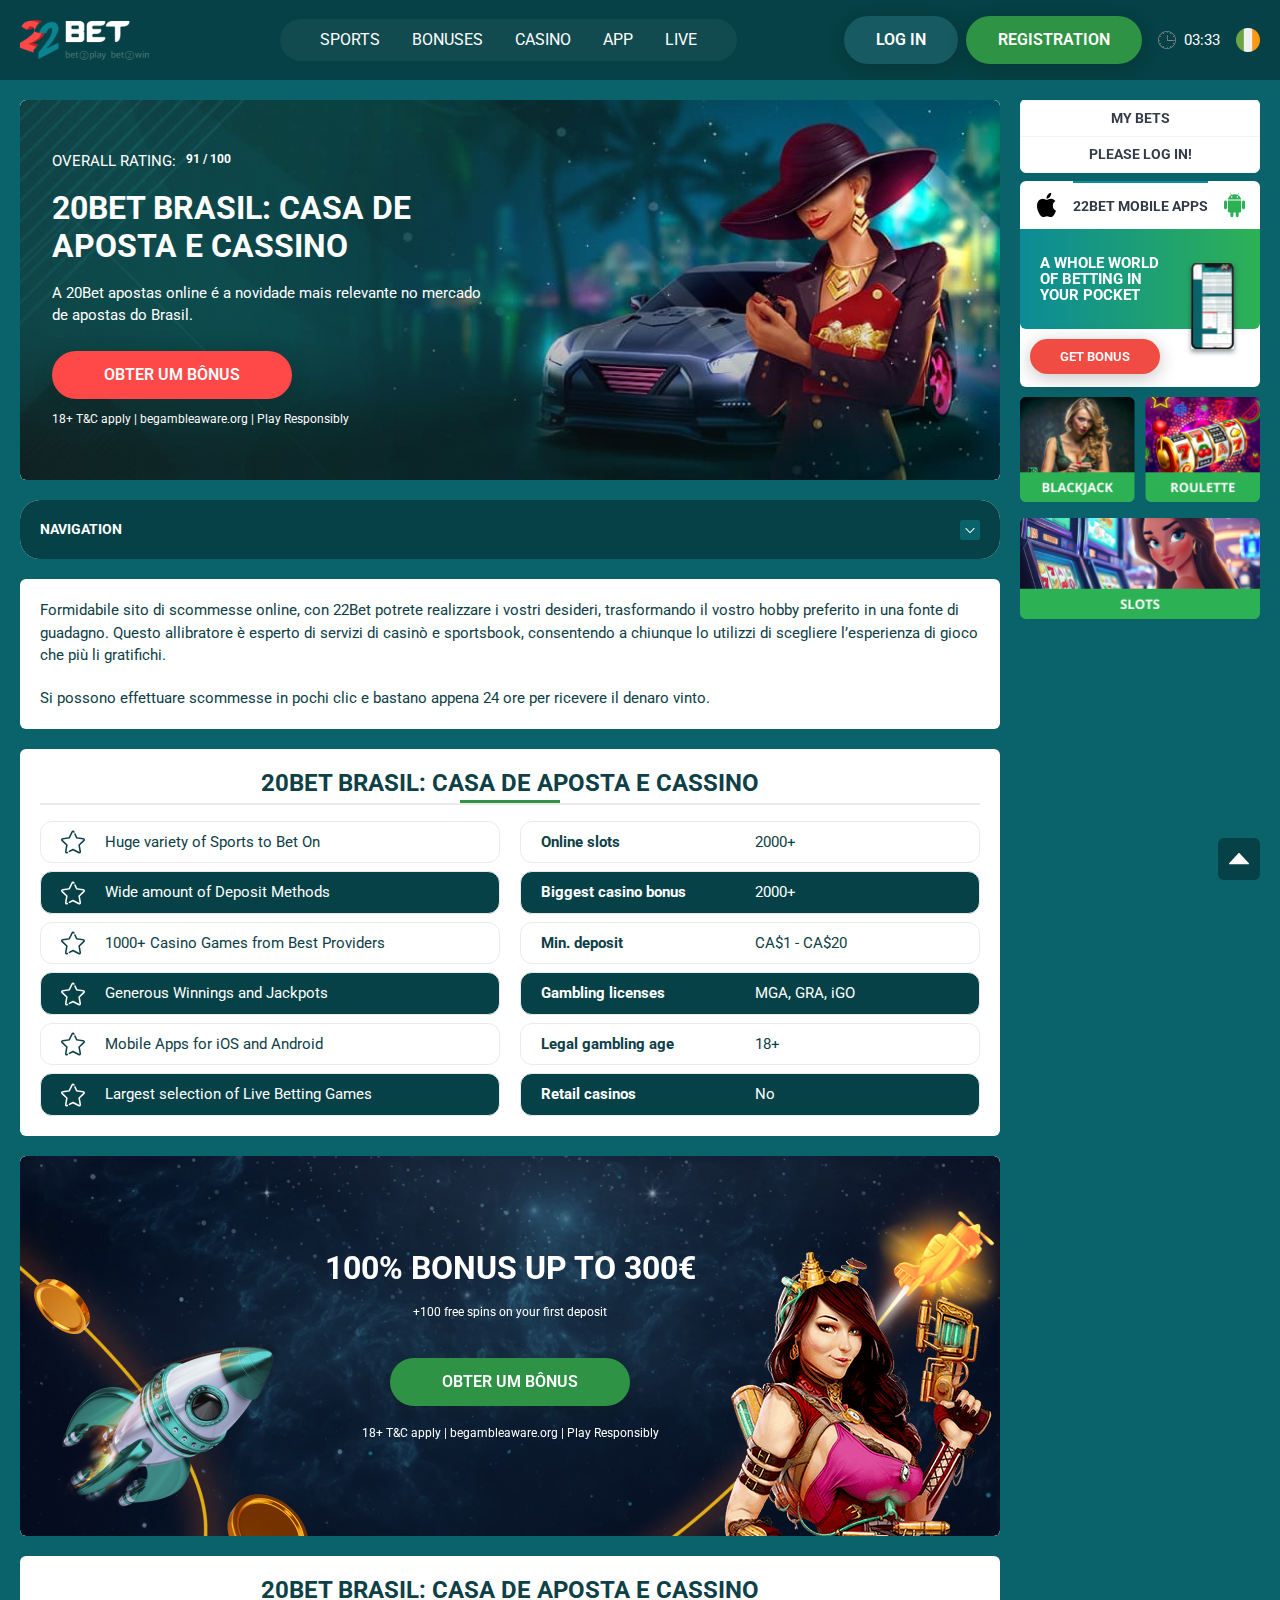
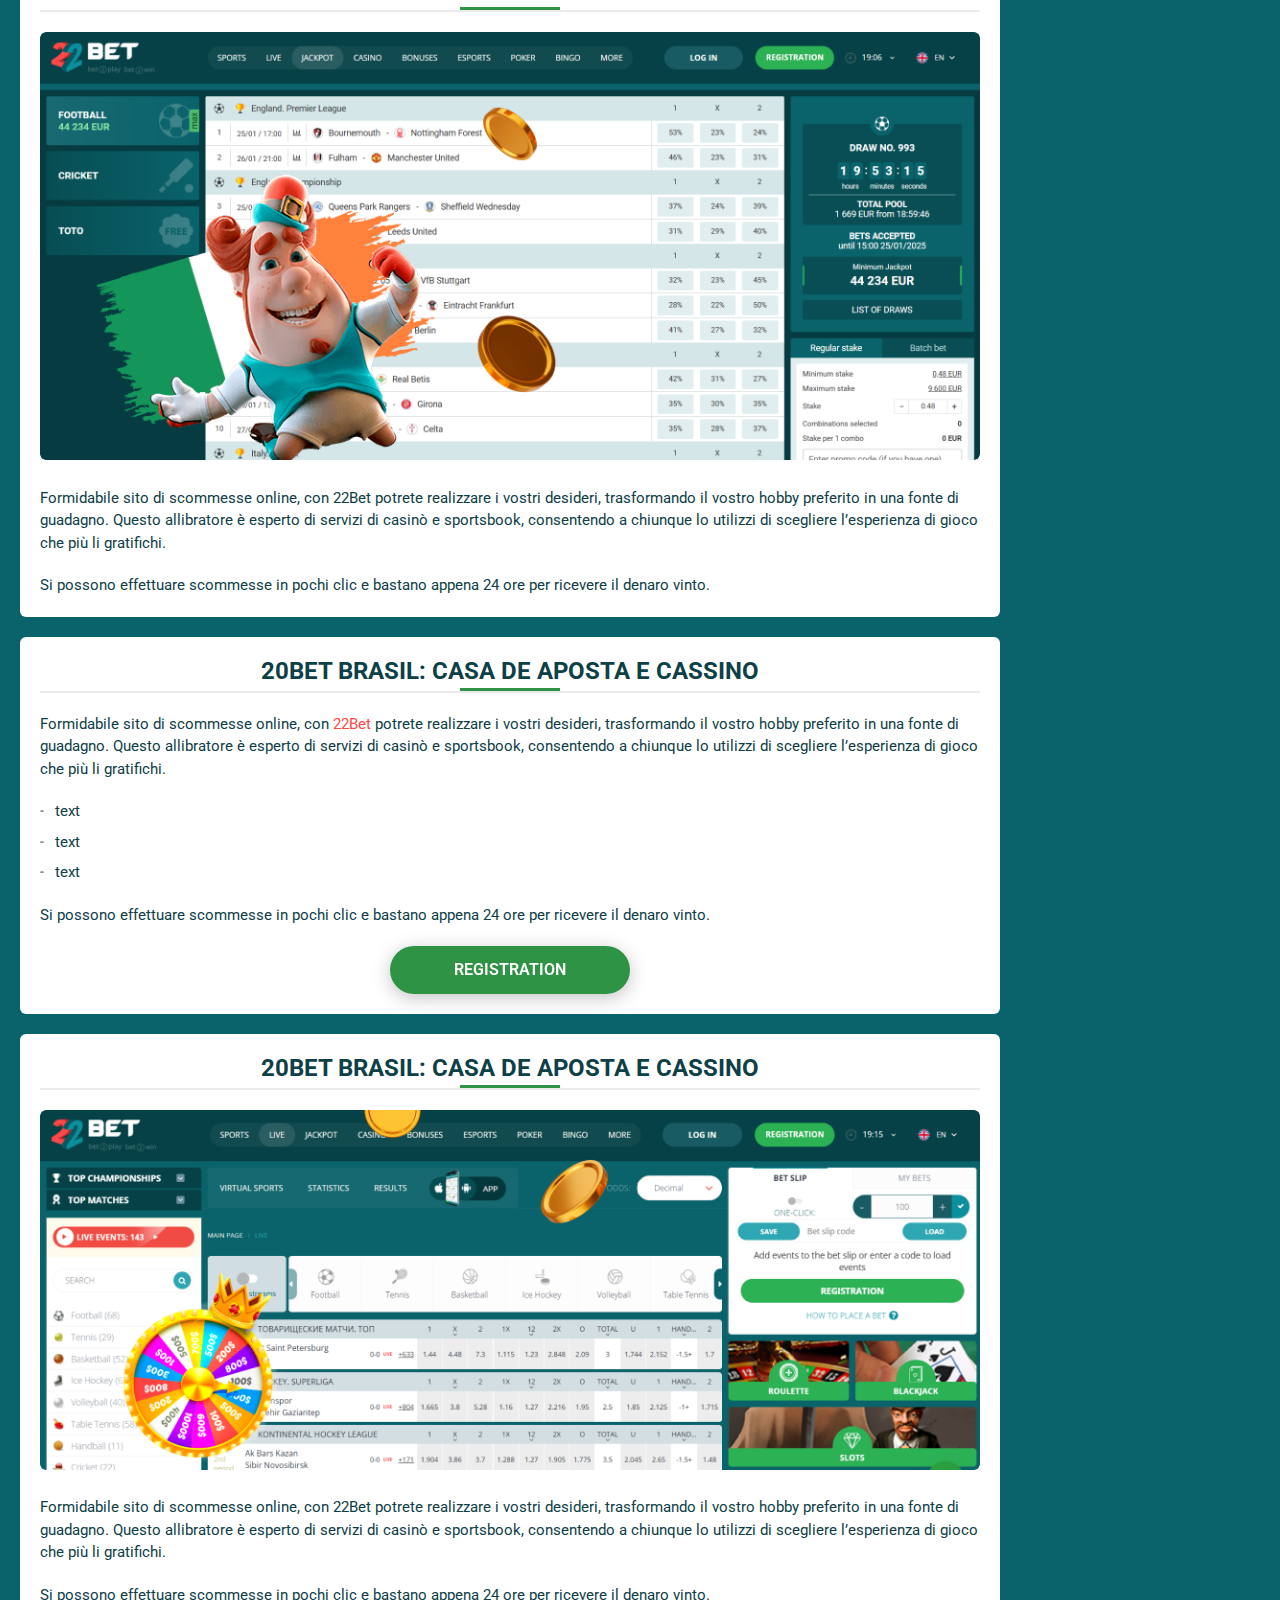
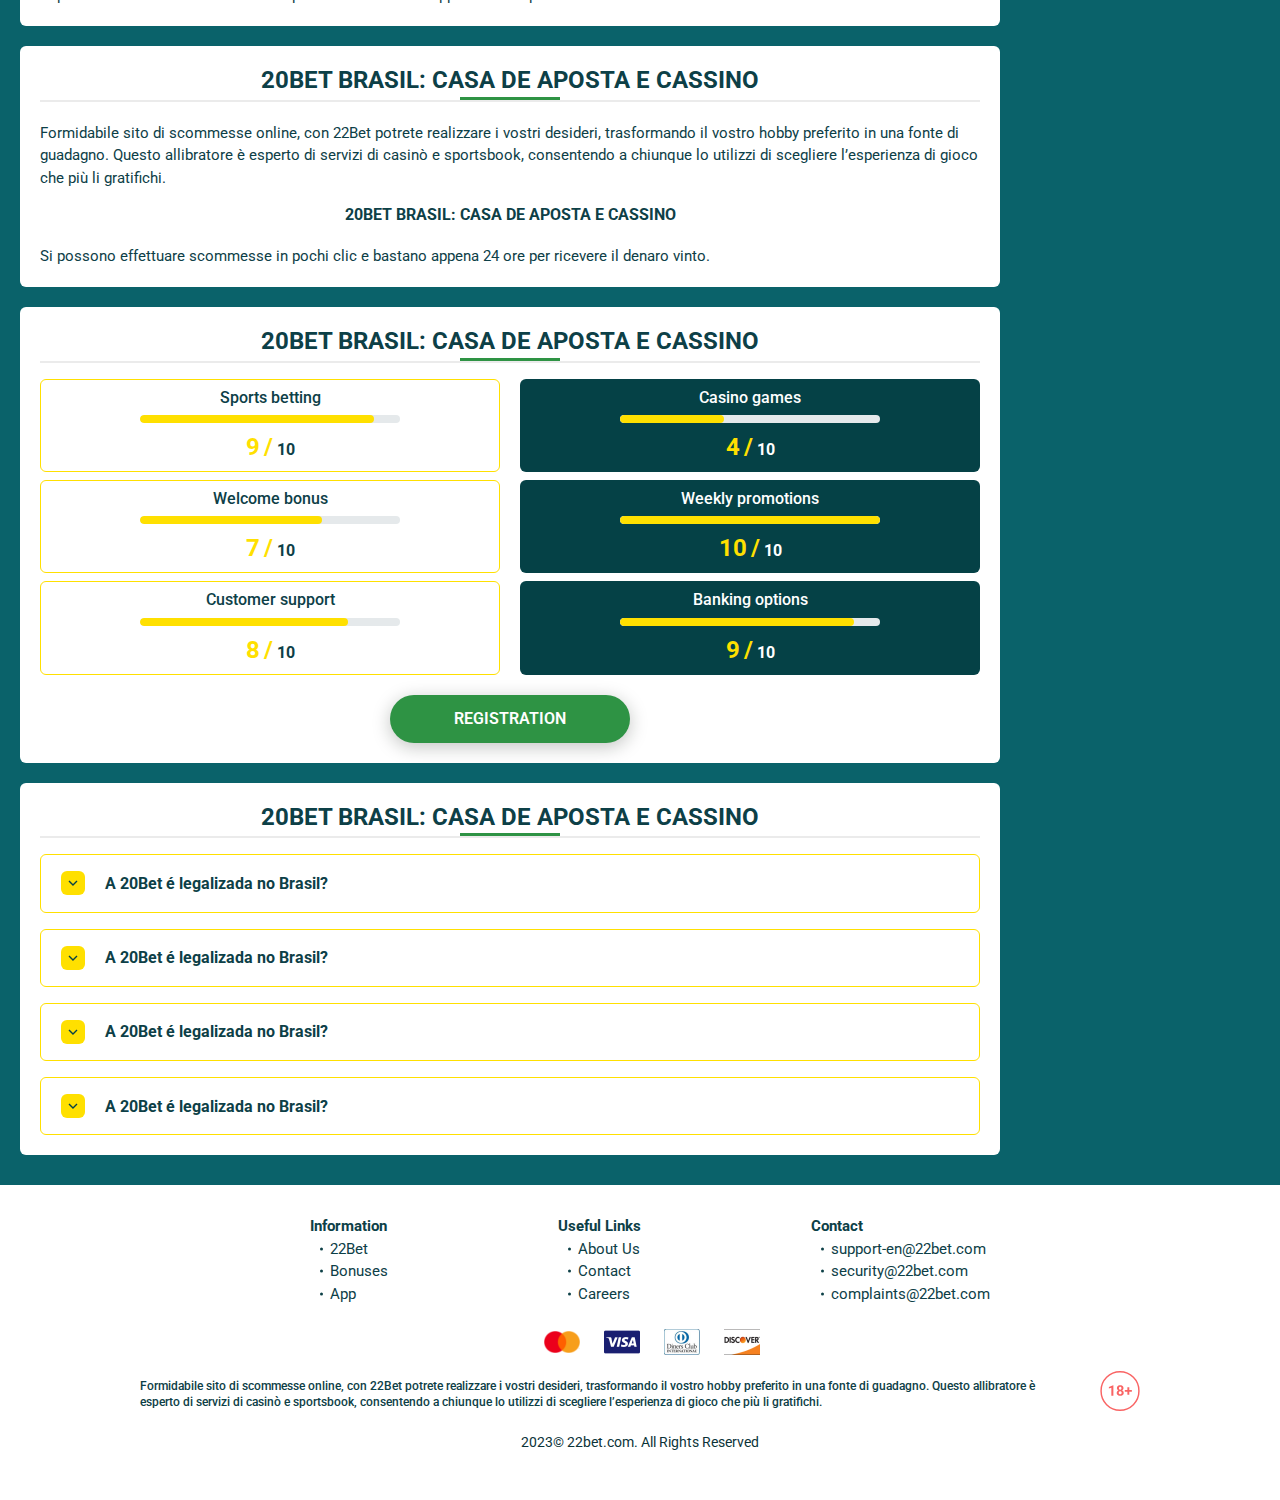
==== commit e72e900a: "Обновления" ====
--- a/index.html
+++ b/index.html
@@ -77,13 +77,11 @@
               <a href="#" class="button  button__login-menu">log in</a>
               <a href="#" class="button button__menu">registration</a>
             </div>
+           
           </nav>
-        
-         
-         
             <a href="#" class="button button__login">log in</a>
             <a href="#" class="button button__singup">registration</a>
-            <div class="header__time">11:25</div>
+            <div id="clock" class="header__time">00:00</div>
             <a href="" class="header__flag">
                 <span><img src="./images/flag.png" alt="flag" title /></span>
                 
@@ -155,8 +153,8 @@
                 </div>
               
                 <div class="sidebar-left__review">
-                  <div class="menu__review-desk">Navigation</div>
-                  <ul class="menu__review">
+                  <div class="menu__review-desk sidebar__desk">Navigation</div>
+                  <ul class="menu__review sidebar__list">
                     <li><a href="#">Review of 22Bet</a></li>
                     <li><a href="#">Registration</a></li>
                     <li><a href="#">20Bet Betting </a></li>
@@ -614,5 +612,6 @@
     <script src="./js/sidebar.js" defer></script>
     <script src="./js/expander.js" defer></script>
     <script src="./js/mobile-menu.js" defer></script>
+    <script src="./js/clock.js" defer></script>
   </body>
 </html>--- a/css/main.css
+++ b/css/main.css
@@ -332,20 +332,20 @@
       display: block;
       flex: 0 1 auto;
       min-width: 0;
-      border:1px solid #2E9344; 
+      border:1px solid #ffffff; 
       border-radius: 10px;
       background:#0A626A;
       padding: 12px;
       margin-left: 12px;
       order: 3;
-      display: none;
+      /* display: none; */
       
     }
     
     
     svg {
       position: relative;
-      fill: #2E9344;
+      fill: #ffffff;
       line-height: 1;
       vertical-align: 1;
     }
@@ -478,7 +478,7 @@
 
 
     .menu__review li{
-      padding: 8px 0;
+      padding: 8px 20px;
       
       
       
@@ -530,14 +530,19 @@
       transform: translateY(-50%);
       width: 16px;
       height: 16px;
-      background: url(../images/sidebar/arrowUp-sidebar.svg) center center / contain;
+      background: url(../images/sidebar/arrowDown-sidebar.svg) center center / contain;
       transition:  all 0.5s;
     }
-    
-    
-    .menu__review-content.active::after {
+
+    .menu__review-content::after{
+      width: 20px;height: 20px;
+      right: 20px;
+    }
+    
+    
+    .menu__review-content.active::after,.menu__review-desk.active::after {
        transition:  all 0.5s;
-       background: url(../images/sidebar/arrowDown-sidebar.svg) center center / contain;
+       background: url(../images/sidebar/arrowUp-sidebar.svg) center center / contain;
     }
     
     .menu-review__content{
@@ -598,7 +603,7 @@
     }
   
     .menu__review{
-      padding: 8px 20px   ;
+      /* padding: 8px 20px   ; */
     }
     
     .menu__review li a {
@@ -761,7 +766,7 @@
      
       display: flex;
       align-items: center;
-      height: 242px;
+      /* height: 242px; */
     }
     
   
@@ -1180,12 +1185,12 @@
       left: 20px;
       width: 24px;
       height: 24px;
-      background: url(../images/ArrowUp-faq.svg) no-repeat center center / contain;;
+      background: url(../images/ArrowDown-faq.svg) no-repeat center center / contain;;
       transition: all 0.5s;
     }
     
     .faq__subtitle.active::after {
-      background: url(../images/ArrowDown-faq.svg) no-repeat center center / contain;
+      background: url(../images/ArrowUp-faq.svg) no-repeat center center / contain;
       transition: all 0.5s;
     }
     
@@ -1199,6 +1204,7 @@
       color: #ffffff;
       border-bottom-right-radius: 0;
       border-bottom-left-radius: 0;
+      border:none;
       transition: all 0.5s;
     }
     
@@ -1254,6 +1260,7 @@
     .footer__content{
       
       padding: 30px 10px;
+      padding: 30px 10px 30px 30px;
       background: transparent;
       
       
@@ -1369,4 +1376,253 @@
 line-height: 16.41px;
 text-align: center;
     }
-    +    
+/* --------------bonus page------------- */
+    .breadcrumbs {
+      display: flex;
+      text-align: center;
+      margin-bottom: 12px;
+      white-space: nowrap;
+    }
+    
+    .breadcrumbs li:not(:last-child) a {
+      padding-left: 0;
+    }
+    
+    .breadcrumbs li a {
+      font-weight: 400;
+      color: #ffffff;
+      padding: 10px;
+    }
+    
+    .breadcrumbs li:first-child a:hover {
+      color: #FF6B00;
+    }
+    
+    .breadcrumbs li:last-child a {
+      font-weight: 700;
+    }
+    
+    .breadcrumbs > li:not(:last-child):after {
+      content: "|";
+      position: relative;
+      color: #ffffff;
+      
+    }
+    
+    .main-page.home{
+      top: 80px;
+      display: block;
+    }
+    
+    .main__wrap-page{
+      justify-content: flex-start
+    }
+    
+    .home .hero__page{
+     
+      position: relative;
+        width: 100vw;
+        display: flex
+    ;
+        justify-content: start;
+        align-items: center;
+        background: linear-gradient(to right, rgba(23, 25, 35, 0.8) 100%, rgba(23, 25, 35, 0.6) 40%, rgba(23, 25, 35, 0.2) 70%, rgba(23, 25, 35, 0.8) 80%);
+        padding-top: 24px;
+        padding-bottom: 24px;
+        padding-left: calc(50% - 492px);
+        padding-right: calc(50% - 492px);
+       
+    }
+    
+    .content__wrapper-page{
+      top:0;
+    }
+    
+
+    .content.bonuses {
+      padding: 0;
+      background: none;
+    }
+    
+    .bonuses__list {
+      display: flex;
+      flex-wrap: wrap;
+      gap: 20px;
+    }
+    
+    .bonuses__item {
+      background: #Ffffff;
+      width: calc(50% - 10px);
+      max-width: 500px;
+      border-radius: 6px;
+      padding: 0;
+      overflow: hidden;
+    }
+    
+    .bonuses__item > * {
+      position: relative;
+    }
+    
+    .bonuses__item + .bonuses__item {
+      margin-top: 0;
+    }
+    
+    .bonuses__item:before {
+      display: none;
+    }
+    
+    
+    .bonuses__img img {
+      display: block;
+    }
+    
+    .bonuses__desc {
+     
+      padding: 20px;
+    }
+    
+    .title.bonuses__title {
+      flex-direction: column;
+      color: #0D4047;
+      border: none;
+      position: relative;
+    }
+
+    .title.bonuses__title::after{
+      display: none;
+    }
+  
+    .bonuses__buttons {
+      display: flex;
+      justify-content: center;
+      flex-wrap: wrap;
+      gap: 16px;
+      margin-top: 24px;
+    }
+    
+    .bonuses__button {
+      min-width: 180px;
+      margin-top: 0;
+      padding-top: 13px;
+      padding-bottom: 13px;
+      width: calc(50% - 8px);
+    }
+    
+    .bonuses__button:first-child {
+      background:#185A61;
+      /* border-color: #185A61; */
+    }
+    
+    .bonuses__button:first-child:hover {
+      background: none;
+      color: #185A61;
+      border:1px solid #185A61;
+    }
+    
+    .bonuses__button:last-child {
+      background:#2E9344;
+      /* border:1px solid #F0F3F5; */
+      color: #FFFFFF;
+    }
+    
+    .bonuses__button:last-child:hover {
+      color: #2E9344;
+      background: none;
+      border:1px solid #2E9344;
+    }
+    
+    /* .article__links{
+      color: #FF6B00;
+    } */
+    
+
+    /* --------------------app-page------------- */
+.banner__app {
+  position: relative;
+  display: flex;
+  align-items: center;
+  min-height: 200px;
+  border-radius: 6px;
+  border:1px solid #FFE000;
+  padding: 14px 32px;
+}
+.banner__logo {
+  max-width: 244px;
+  flex: 0 0 244px;
+  margin-right: 0;
+  margin-left: 123px;
+  z-index: 3;
+}
+
+.banner__logo img {
+  max-height: 91px;
+}
+
+.banner__content-app {
+  display: flex;
+  flex-direction: row;
+  align-items: center
+}
+.banner__btn {
+  display: flex;
+  flex-direction: column;
+  position: relative;
+  width: 250px;
+  height: 78px;
+  font-size: 15px;
+  font-weight: 400;
+  line-height: 22.5px;
+  text-align: center;
+  text-decoration: none;
+  justify-content: center;
+  border-radius: 6px;
+  background: #2E9344;
+  border:3px solid #2E9344;
+   text-transform: uppercase;
+ 
+  color: #ffffff;  
+    cursor: pointer;
+  padding:  16px 38px;
+  padding: 16px 50px 16px 60px;
+  margin: 0 auto;
+  transition: all 0.3s ease;
+  overflow: hidden;
+  
+}
+
+.banner__btn:hover {
+  
+transform: scale(1.1);
+}
+
+
+
+.button__wrap-app {
+  display: flex;
+  flex-direction: column;
+  gap: 16px;
+  z-index: 3;
+}
+
+.banner__btn-android{
+  padding: 16px 34px 16px 70px;
+}
+
+
+.banner__btn-app::after,
+.banner__btn-android::after {
+  content: "";
+  position: absolute;
+  left: 30px;
+  top: 50%;
+  transform: translateY(-50%);
+  width: 32px;
+  height: 32px;
+  background: url(../images/app/apple.svg) no-repeat center center / contain;
+}
+
+.banner__btn-android::after {
+  
+  background: url(../images/app/android.svg) no-repeat center center / contain;
+}
--- a/css/media.css
+++ b/css/media.css
@@ -0,0 +1,980 @@
+@media screen and (max-width: 480px) {
+    .content {
+      
+      margin-left: 0;
+      margin-right: 0;
+    }}
+  
+    /* ----------------header------------------- */
+
+    @media screen and (max-width: 1499px){
+      /* .ratings__img{
+        width: 550px;
+      } */
+    }
+     
+   @media screen and (max-width: 1340px){
+   
+  
+   .header__wrap-nav{
+     margin-right: auto;
+   }
+  
+      .header__app  span:nth-child(3n) {
+          display: none;
+      }
+  } 
+  
+  
+  
+   @media screen and (max-width: 1281px) {
+  
+   
+  
+      .header__btn-menu.active {
+        background:#0A626A;
+      }
+    }
+    @media screen and (max-width: 1281px) {
+    /* .ratings__img{
+      max-width: 450px;
+    } */
+
+    .ratings__list li {
+        width: calc(50% - 10px);
+    }
+  }
+    @media screen and (min-width: 1194px) {
+      .header__btn-menu {
+        display: none;
+       
+      }
+    }
+  
+    @media screen and (max-width: 1194px) {
+      .header__btn-menu svg {
+        display: block;
+        margin: 0;
+      }
+    }
+    
+    @media screen and (max-width: 1194px) {
+      .header__btn-menu svg rect {
+        transform-origin: 50% 50%;
+        transition: all 0.5s;
+      }
+    }
+    
+    @media screen and (max-width: 1194px) {
+      .header__btn-menu.active svg rect:nth-child(1) {
+        x: -2px;
+        y: 6px;
+        width: 20px;
+        transform: rotate(225deg);
+      }
+    
+      .header__btn-menu.active svg rect:nth-child(3) {
+        opacity: 0;
+      }
+    
+      .header__btn-menu.active svg rect:nth-child(2) {
+        x: -2px;
+        y: 6px;
+        width: 20px;
+        transform: rotate(135deg);
+      }
+    }
+    
+   
+ @media screen and (max-width: 1194px) {
+      .header__menu {
+        
+        position: fixed; 
+        top: 70px; 
+        left: 0;
+        width: 100%; 
+        height: 0;
+        overflow: hidden; 
+        background: #0A626A;
+        text-align: center;
+        z-index: 100; 
+        transition: height 0.5s ease, opacity 0.5s ease;
+        opacity: 0; 
+        padding:20px 50px;
+        overflow-y: auto;
+        display: block;
+        
+      }
+    
+      .header__menu.active {
+        display: block; 
+        height: 100vh; 
+        opacity: 1;
+        
+      }
+    
+      
+    
+      .header {
+        z-index: 101; 
+      }
+    }
+    
+    @media screen and (max-width: 1194px) {
+      .header__menu ul {
+          display: flex;
+          flex-direction: column;
+          justify-content: center;
+          text-align: center;
+          margin-bottom: 16px;
+          gap: 5px;
+          background: none;
+        
+      }
+  
+      .header__menu ul li{
+        font-size: 15px;
+        white-space: nowrap;
+        padding: 5px;
+        
+      }
+  
+      .header__menu ul li + li{
+        margin-top: 5px;
+      }
+  
+      .menu ul li:not(:last-child) {
+        margin-right: 0;
+        
+      }
+
+      .logo{
+        margin-right: auto;
+      }
+  
+  
+  } 
+
+  @media screen and (max-width: 779px) {
+    /* .ratings__img{
+      max-width: 300px;
+    } */
+  }
+
+  @media screen and (max-width: 774px) {
+    /* .rating__table img{
+      width: 25px;
+    } */
+  
+  
+   .header__button-menu > .button__login-menu{
+        display: inline-block;
+        background: #00AA81;
+        margin: 0;
+    } 
+  
+    .button__login-menu:hover{
+      background: #2E9344;
+    }
+  
+      .menu .button__singup{
+         display: none;
+      }
+  
+      
+       .header__button {
+        display: block;
+        
+      }
+  
+    }
+  
+
+  @media screen and (max-width: 687px) {
+    .rating__table img{
+      width: 22px;
+      margin: 0;
+    }
+
+    .rating__table tr {
+      padding: 16px;
+    }
+
+    
+  }
+  
+  @media screen and (max-width: 664px) {
+      
+      .header__content{
+          padding: 15px;
+      }
+      .menu .button__singup{
+          display: inline-block;
+          margin: 0;
+          margin-left: 10px;
+       }
+  
+       .banner__info{
+       
+        background: rgba(13, 29, 52, 0.7);
+        border-radius: 10px;
+       }
+  
+      
+      .header__menu .header__button-menu{
+        display: flex;
+            flex-direction: column;
+            
+            justify-content: center;
+            align-items: center;
+      }
+  
+  
+  
+      .header__menu .button__menu {
+        display: inline-block;
+        margin-top: 20px;
+        
+      }
+      .button__login{
+        display: none;
+    }
+  
+  
+       
+  }
+
+  /* @media screen and (max-width: 648px) {
+    .button__login{
+        display: none;
+    }} */
+
+    @media screen and (max-width: 623px) {
+      /* .ratings__img{
+        max-width: 200px;
+      } */
+    }
+  
+
+    @media screen and (max-width: 576px) {
+      .table tr td:nth-child(3) {
+        display: none;
+      }
+    }  
+
+    @media screen and (max-width: 561px) {
+      .banner__info {
+        min-width: 0;
+      }
+    }
+
+    @media screen and (max-width: 524px) {
+      /* .ratings__img{
+        max-width: 130px;
+      } */
+    }
+
+    @media screen and (max-width: 509px) {
+      .banner__info {
+        text-align: center;
+      }
+
+      .banner__info .banner__title {
+        display: block;
+       text-align: center;
+      }
+
+      /* .rating__table img {
+        width: 18px;
+      } */
+
+      .table tr td:nth-child(1) {
+        font-size: 14px;font-weight: 500;
+      }
+    }
+  
+  @media screen and (max-width: 468px) {
+      
+     
+      .header__flag{
+        margin-right: 0;
+      }
+
+      .hero__data,.hero__title{
+        text-align: center;
+      }
+
+      .hero__rating{
+        justify-content: center;
+      }
+
+      /* .banner__title span{
+        font-size: 26px;line-height: 28px;
+      } */
+      .banner__info .banner__title {
+        line-height: 28px;
+      }
+      
+  }
+
+  @media screen and (max-width: 452px) {
+    /* .ratings__data{
+      display: none;
+    } */
+  }
+
+  @media screen and (max-width: 447px) {
+    .table tr td:nth-child(2) {
+      display: none;
+    }
+    .table tr td:nth-child(3) {
+      display: block;
+    }
+    /* .rating__table tr {
+      padding: 12px;
+  } */
+  .table tr td:nth-child(1) {
+    font-weight: 700;
+  }
+  .main__wrap {
+    padding: 20px 10px 10px 10px;}
+
+    /* .header__flag span:last-child {
+      display: none;
+    } */
+
+    /* .header__flag span:not(:last-child) {
+      margin-right: 0;
+  } */
+  /* .header__flag-menu{
+    display: block;
+  }
+
+  .header__flag{
+    margin-left: 0;
+  } */
+  }
+  
+  @media screen and (max-width: 1440px) {
+      .sidebar-left{
+          display: none;
+      }
+  
+      .header__content {padding-left: 20px;
+      padding-right: 20px;}
+      
+     
+     
+  
+  } 
+  
+  @media screen and (max-width: 1440px) {
+    .menu-review__content{
+      display: block;
+      padding: 0;
+      border-radius: 20px;
+     }
+  
+     
+     .menu-review-desk{
+       padding: 16px;
+     } 
+     
+    
+    .menu-review__content > .menu-review__list.active {
+      display: block ;
+    }
+  }
+  
+  /* -----------------main--------- */
+  
+  @media screen and (max-width: 1440px) {
+  
+    .main__wrap{
+      
+      padding: 20px;
+    }
+  
+      .content__wrapper  {
+          /* flex: 0 1 calc(100% - 240px - 10px); */
+          flex: 1 1 100%;
+          margin: auto 20px 0 0
+         
+      }
+  
+       .content__wrapper .content{
+        max-width: 100%;
+          margin-left: 0;
+          margin-right: 0;
+         } 
+  }
+  
+  @media screen and (max-width:1100px) {
+      
+  
+      .content__wrapper {
+          flex: 1 1 100%;
+          margin-right: 0;
+          max-width: 100%;
+         } 
+  }
+  
+  
+  @media screen and (max-width:560px) {
+    .main.home{
+      display: block;
+    }
+  }
+  
+  
+  
+  /* -----------features---------------- */
+  
+  @media screen and (max-width:1189px) {
+      table td:first-child {
+          width: 60%;
+           font-weight: 700;
+        }
+        
+        table td:last-child {
+          width: 40%;
+   
+        }
+
+        
+        .features__table td:last-child {
+         
+          white-space: nowrap;
+        }
+  
+        table tr{
+          padding: 10px;
+        }
+  
+        .ratings__list li{
+          padding: 16px;
+        }
+  
+        /* .ratings__list img {
+          width: 18px;
+          height: 18px;
+        } */
+  
+  }
+  
+  @media screen and (max-width:1100px) {
+      .sidebar-right{
+          display: none;
+      }
+  
+        /* .ratings__list img {
+          width: 24px;
+          height: 24px;
+        } */
+  }
+
+  @media screen and (max-width:829px) {
+    .features__wrap {
+        flex-direction: column;
+    }
+
+    .features__list, .features__table {
+        width: 100%;
+    }
+  }
+
+  @media screen and (max-width:821px) {
+    /* .features {
+      flex-direction: column;
+    } */
+    .features__info {
+      width: 100%;
+    }
+    .features__list{
+      flex-direction: column;
+      width: 100%;
+      gap: 8px;
+    }
+  }
+  
+  @media screen and (max-width:800px) {
+    /* .ratings__list img {
+      width: 20px;
+      height: 20px;
+    } */
+  
+    .features{
+      display: block;
+    }
+  
+    /* .features__info:first-child{
+      margin-bottom: 20px;
+    } */
+  
+    .banner__title{
+      font-size: 28px;
+    }
+  }
+  
+  @media screen and (max-width:750px) {
+    
+    /* .ratings__list {
+      
+      flex-direction: column;
+  
+    } */
+    .ratings__list li {
+        width: 100%;
+    }
+  
+    .ratings__list li:not(:last-child){
+      margin-bottom: 8px;
+    }
+  
+    /* .ratings__list img{
+      width: 24px;height: 24px;
+    } */
+  
+    .ratings__button{
+      margin-left: auto;
+    }
+  
+    .hero__title{
+      font-size: 28px;
+    }
+  
+    .banner__title{
+      font-size: 24px;
+    }
+  
+    .review__title, .ratings__title, .faq__title{
+      font-size: 28px;
+    }
+  }
+
+  @media screen and (max-width:713px) {
+    .background img{
+      object-position: 99%;
+    }
+
+    .hero{
+      padding: 20px;
+    }
+
+    .hero__data{
+      background: rgba(0,0,0,0.5);
+      padding: 20px;
+      border-radius: 10px;
+    }
+  }
+
+  @media screen and (max-width:650px) {
+    table{
+      flex-direction: column;
+    }
+    .about__group {
+      width: 100%;
+    }
+    .about__group + .about__group {
+      margin-left: 0;
+      margin-top: 8px;
+  }
+  }
+  
+  @media screen and (max-width:600px) {
+    .review__title, .ratings__title, .faq__title{
+      font-size: 24px;
+      line-height: 32px;
+      white-space: wrap;
+    }
+    .hero__title{
+      font-size: 24px;
+    }
+  
+    .banner__backgroud img{
+      object-position: 80%;
+    }
+  
+    .banner__info{
+      width: 100%;
+    }
+  }
+
+  @media screen and (max-width:576px) {
+    .button__wrap-app{
+      flex-direction: column;
+    }
+  }
+
+  @media screen and (max-width:517px) {
+    .banner__info .banner__title{
+        font-size: 28px;
+    }
+  }
+
+  @media screen and (max-width:536px) {
+    .button__singup{display: none;}
+  }
+  
+
+  @media screen and (max-width:493px) {
+    /* .banner__info {
+      padding: 15px;
+    } */
+  }
+
+  @media screen and (max-width:480px) {
+    .hero__wrapper{
+      position: relative;
+      max-width: 100%;
+      align-items: center;
+      flex-direction: column;
+      justify-content: center;
+      
+      
+    }
+
+    .banner__info .banner__title {
+        font-size: 26px;
+    }
+  
+    .hero__img{
+      position: absolute;
+      opacity: 0.5;
+      
+    }
+  
+    
+    /* .ratings__list img {
+      width: 16px;
+      height: 16px;
+    } */
+  
+    .hero__title{
+      
+      
+      z-index: 1;
+    }
+  
+    .hero__button{
+      
+      z-index: 1;
+      
+    }
+    .features__table tr{
+      padding: 16px;
+    }
+  
+    .header__logo {
+      margin-right: auto;
+    }
+  
+    .features__table td:last-child {
+      
+      word-wrap: break-word; 
+      white-space: normal;  
+      
+    }
+    
+  } 
+  @media screen and (max-width:395px) {
+    .hero__data {
+      padding: 16px;
+    }
+  }
+  @media screen and (max-width:387px) {
+    .hero__data {
+      padding: 13px;
+    }
+
+    /* .hero__wrapper-page .hero__data-page{
+      padding: 30px 20px;
+    } */
+
+    .faq__subtitle::after {
+        top:22px;
+        transform: none;
+    }
+
+  } 
+
+
+  @media screen and (max-width:385px) {
+    .footer__wrapp {
+        flex-direction: column;
+        gap:12px;
+    }
+    .footer__text {
+        margin-right: 0;
+    }
+
+    .main__arrow{
+        opacity: 0.7;
+    }
+
+    /* .ratings__img{
+      display: none;
+    }
+    .ratings__data {
+      display: block;
+    } */
+  }
+  
+  @media screen and (max-width:370px) {
+     .hero__title{
+      font-size: 20px;
+     }
+  
+     .header__app  {
+      display: none;
+  }
+  
+    .logo{
+        max-width: 100px;
+    }
+  
+     table td:first-child {
+      width: 70%;
+      font-size: 14px;
+       font-weight: 500;
+       white-space:normal;
+       padding-right: 5px;
+    }
+    
+    table td:last-child {
+      
+      font-size: 14px;
+    }
+  
+    .banner__backgroud img{
+      object-position: 75%;
+    }
+  
+    /* .ratings__list img{
+      width: 13px;height: 13px;
+      
+    } */
+    .header__time::before {
+        display: none;
+    }
+  
+    .ratings__wrap{white-space: nowrap;}
+
+    /* .faq__subtitle::after {
+      top: 12px;
+      transform: none;
+    } */
+  }
+  
+  @media screen and (max-width:340px) {
+    /* .ratings__wrap img{
+      width: 11.5px;height: 11.5px;
+      
+    } */
+  
+    /* .ratings__wrap span{
+      font-weight: 500;
+      font-size: 14px;
+    } */
+  
+     
+  }
+  
+  
+  @media screen and (max-width:480px) {
+    .footer__menu{
+      justify-content: space-between;
+      
+    }
+  
+    .footer__information{
+      display: flex;
+      flex-wrap: wrap;
+    }
+  
+    .footer__information li {
+      margin-left: 24px;
+      margin-top: 24px;
+    }
+    .banner__backgroud img {
+        object-position: 99%;
+    }
+}
+@media screen and (max-width:442px) {
+    .footer__menu{
+        display: block;
+        text-align: center;
+      }
+      .footer__menu li{ 
+        text-align: center;
+        padding-left: 0;
+        
+      }
+      .footer__menu .footer__info li::before {
+        display: none;
+      }
+    }
+  
+  
+  @media screen and (max-width:440px) {
+    
+  
+   
+  
+    .footer__menu > li:not(:last-child){ 
+      margin-bottom: 16px;
+      
+    }
+
+    .banner__info .banner__title {
+        font-size: 24px;}
+  }
+
+  @media screen and (max-width:440px) {
+    .banner__info .banner__title {
+        font-size: 20px;}
+
+        .banner__button{
+            width: 180px;
+            padding: 14px;
+        }
+  }
+
+  /* ------------bonus-page-------------- */
+  @media screen and (max-width:1440px) {
+    .sidebar-left-page{
+      display: block;
+      margin-right: 20px;
+    }
+
+    .menu-review__content-page{
+      display: none;
+      
+    }
+    .bonuses__img img{
+      /* width: 560px; */
+      width: 100%;
+    }
+    .bonuses__item{
+      max-width: 50%;
+    }
+    .content__wrapper-page{
+      margin-right: 0;
+      
+    }
+
+    .content.menu-review__content.content-page{
+      margin: 0;
+    }
+
+    .footer__content {
+        padding: 30px 10px;
+    }
+  }
+
+
+
+  @media screen and (max-width:986px) {
+    .sidebar-left-page{
+      display: none;
+    }
+
+    .menu-review__content-page{
+      display: block;
+      
+    }
+
+    .content__wrapper-page{
+      margin-right: 0;
+    }
+    .main__wrap-page{
+      display: block;
+    }
+  }
+  @media screen and (max-width:713px) {
+  .hero__wrapper-page{
+    padding: 20px;
+  }
+
+  .background-page img{
+  object-position: 76%;
+  }
+
+}
+
+@media screen and (max-width:598px) {
+  .bonuses__list {
+    flex-direction: column;
+  }
+  .bonuses__item {
+    max-width: 100%;
+    width: 100%;
+    max-width: 560px;
+}
+
+.main-page.home{
+    top: 70px;}
+
+}
+
+@media screen and (max-width: 468px) {
+  .breadcrumbs{
+    justify-content: center;
+  }
+
+  
+}
+
+
+/* --------------app-page-------------- */
+@media screen and (max-width: 1440px) {
+    .banner__logo{
+        margin: 0 0 0 280px;
+    }
+}
+@media screen and (max-width: 1190px) {
+    .banner__logo{
+        margin: 0 0 0 200px;
+    }
+}
+@media screen and (max-width: 1020px) {
+    .banner__logo{
+        margin: 0 0 0 123px;
+    }
+}
+
+@media screen and (max-width: 712px) {
+  .banner__app{
+    justify-content: flex-end;
+  }
+}
+
+@media screen and (max-width: 694px) {
+    .banner__content-app {
+        flex-direction: column;
+        gap:20px;
+
+    }
+    .banner__logo {
+        margin: 0;
+        flex: 0;
+    }
+    .banner__app{
+        justify-content: flex-start;
+      }
+}
+
+
+@media screen and (max-width: 523px) {
+  .banner__background-app img{
+    object-position: 60%;
+  }
+}
+
+@media screen and (max-width: 426px) {
+  .banner__app{
+    justify-content: center;
+  }
+}
+
+
